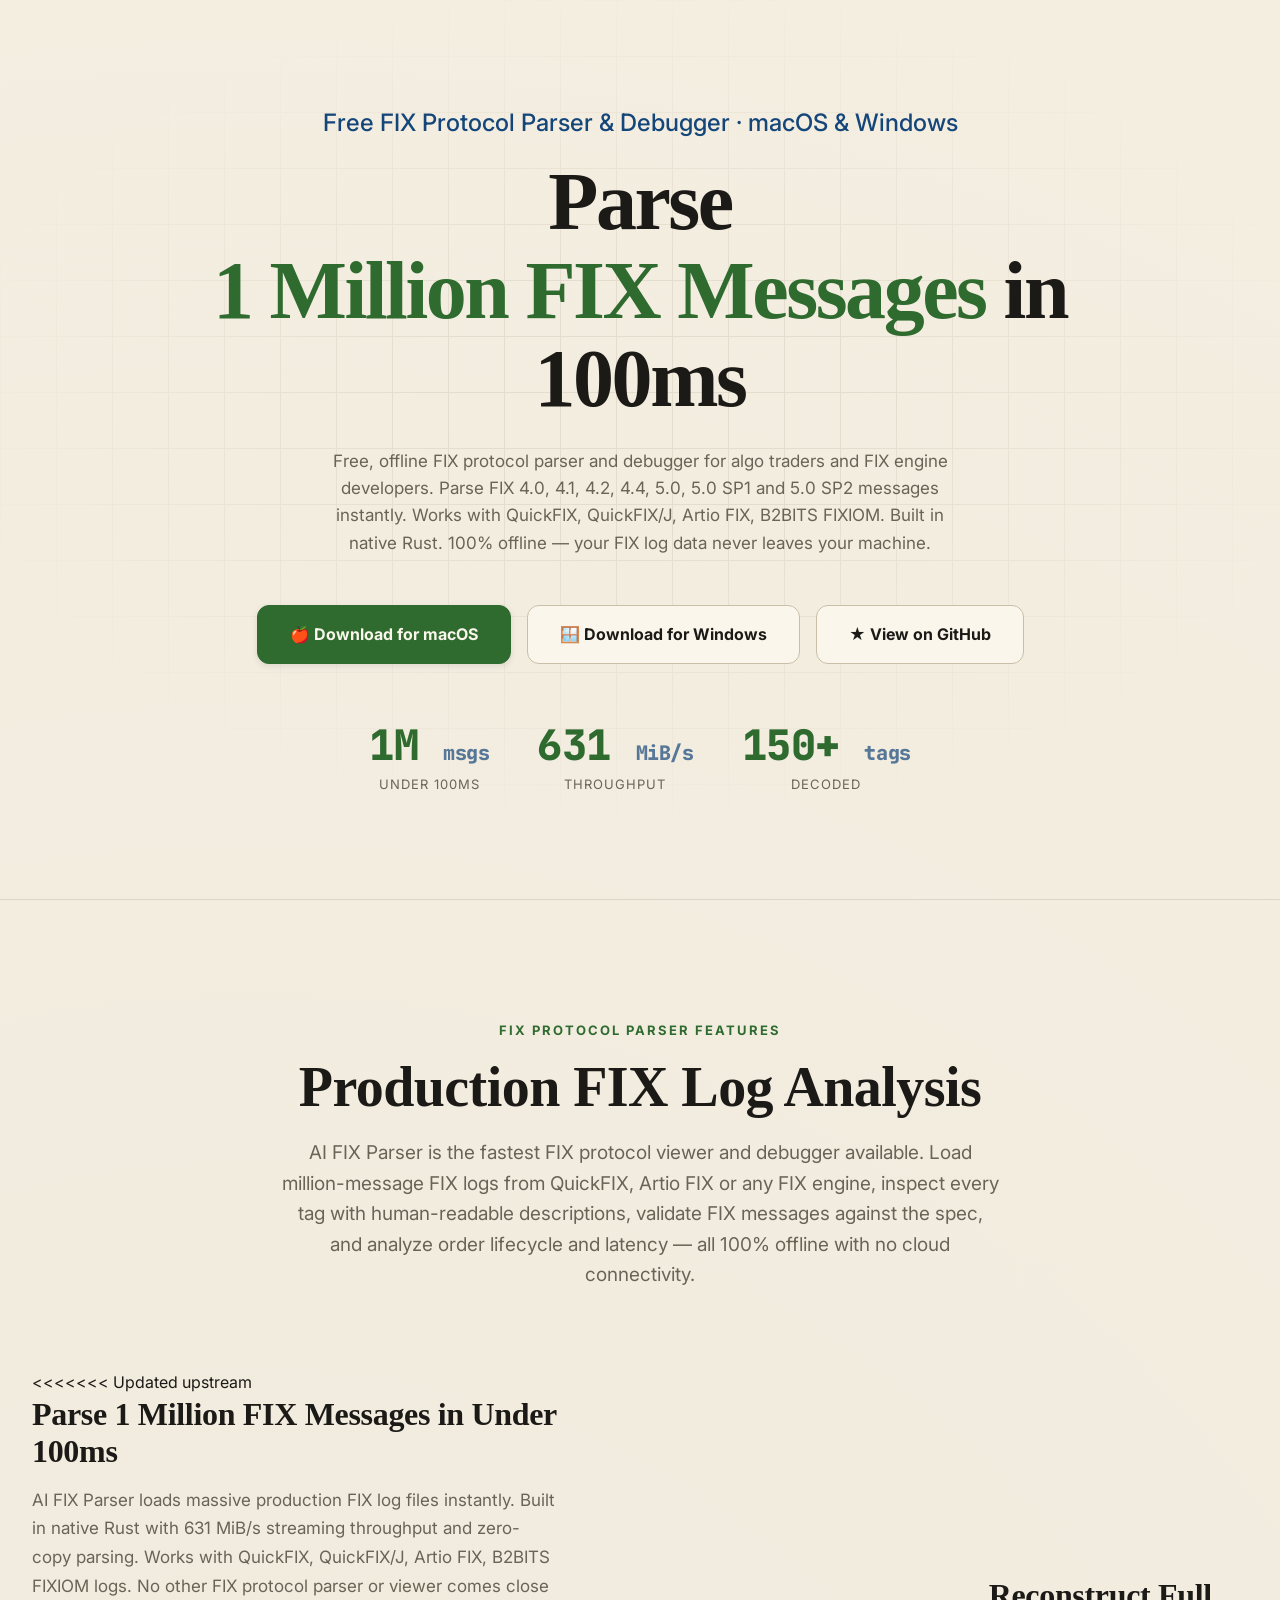
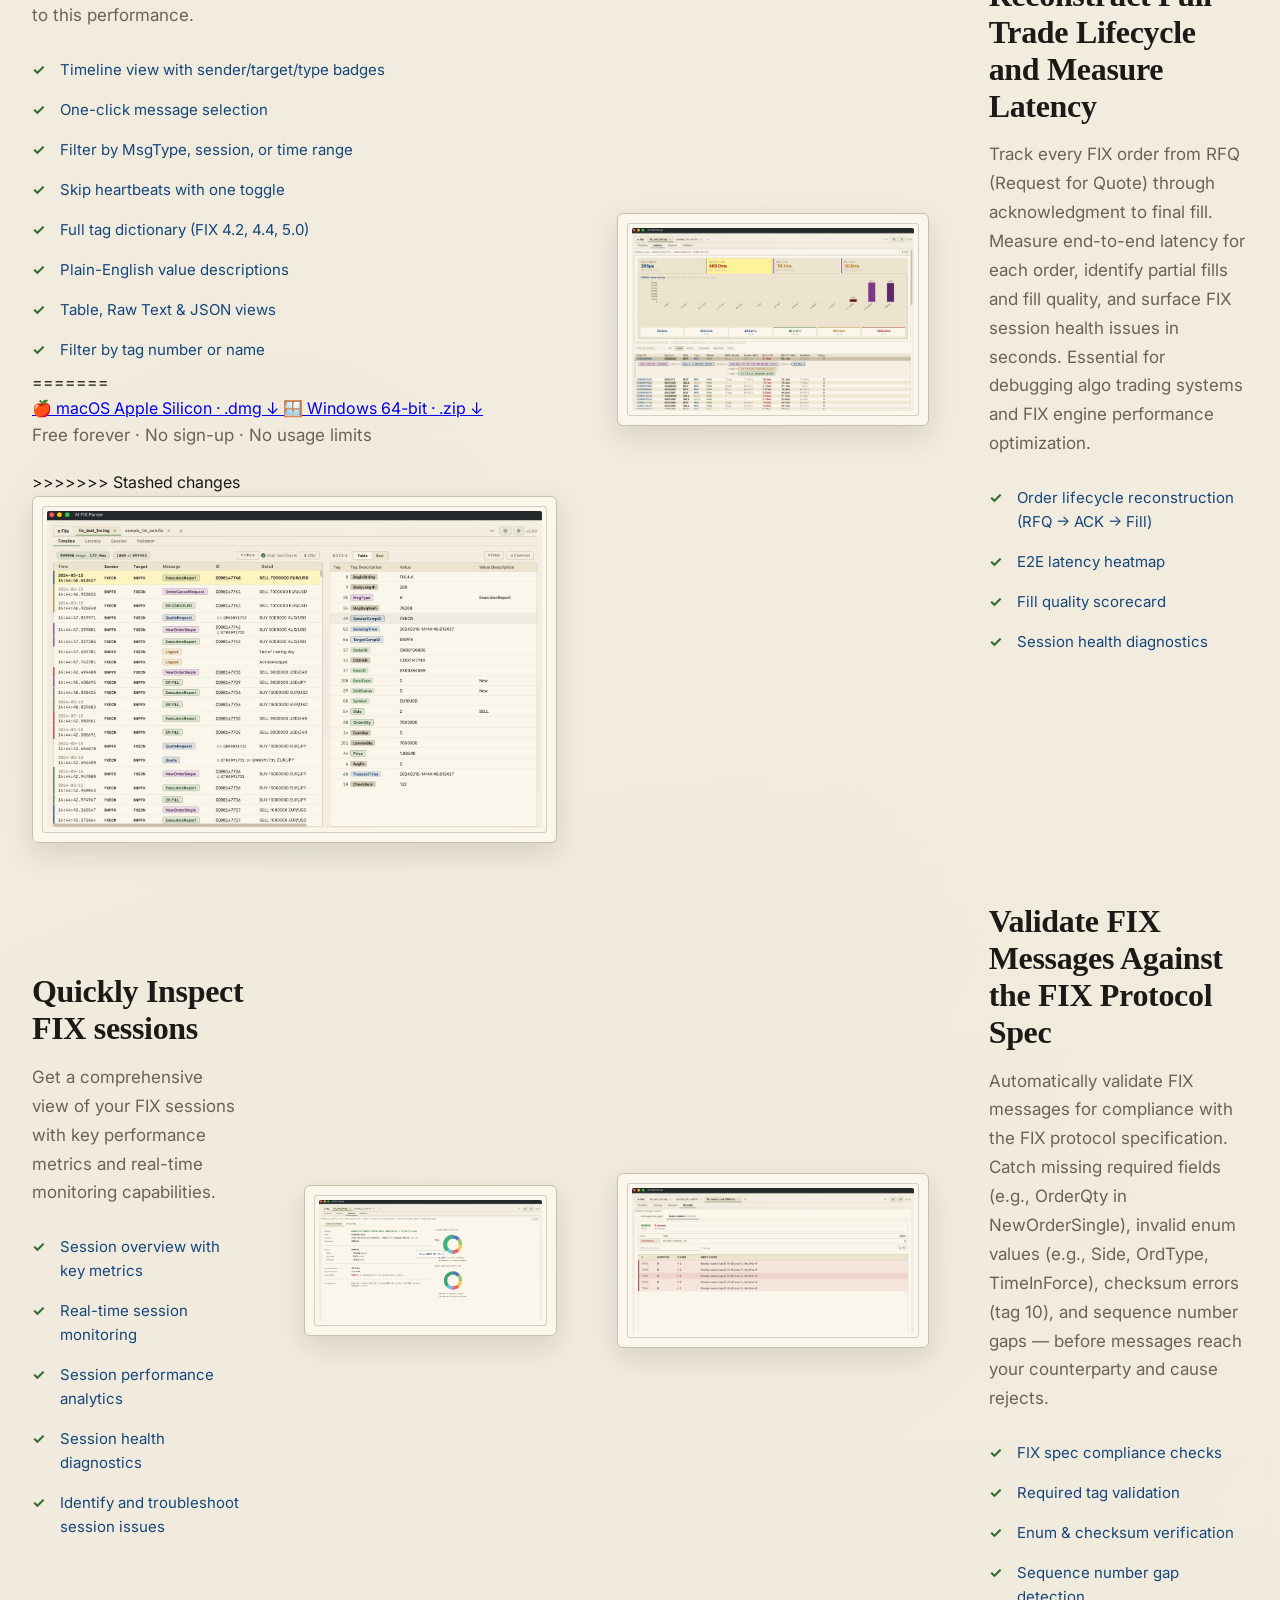
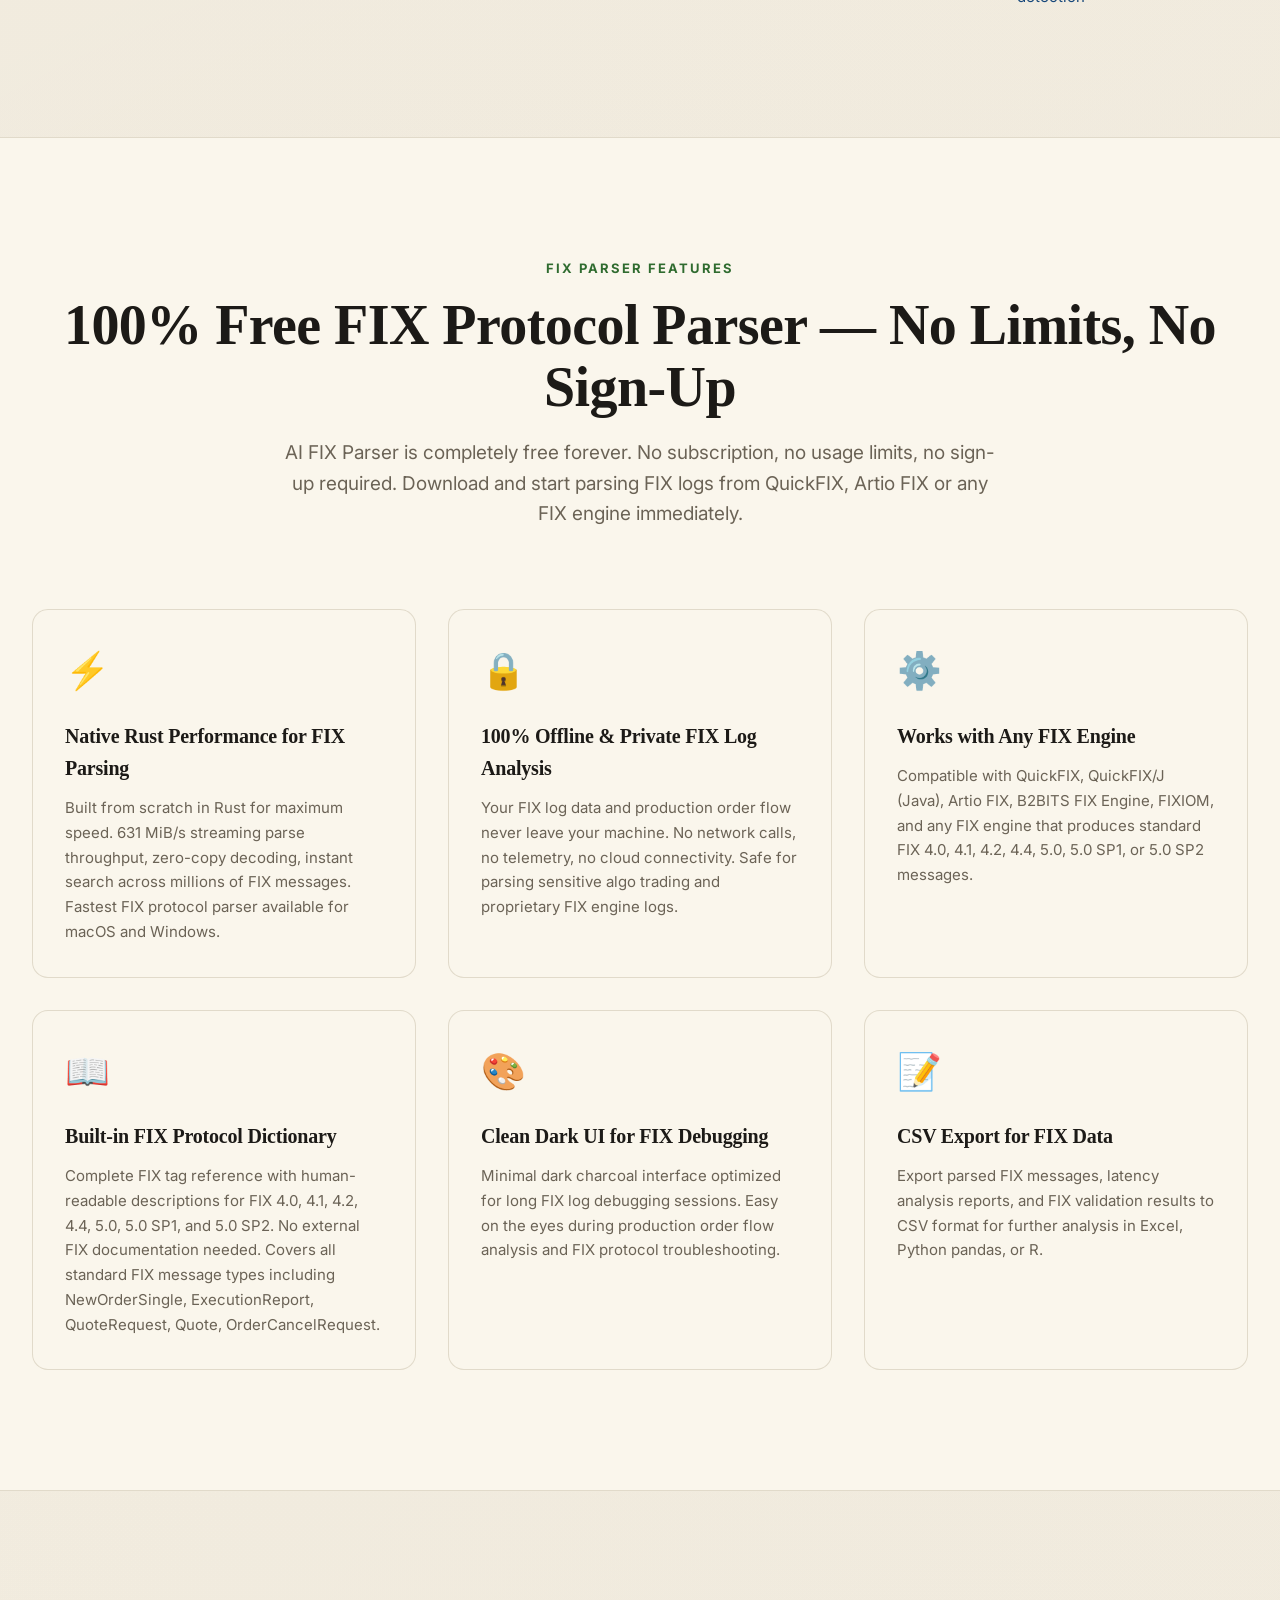
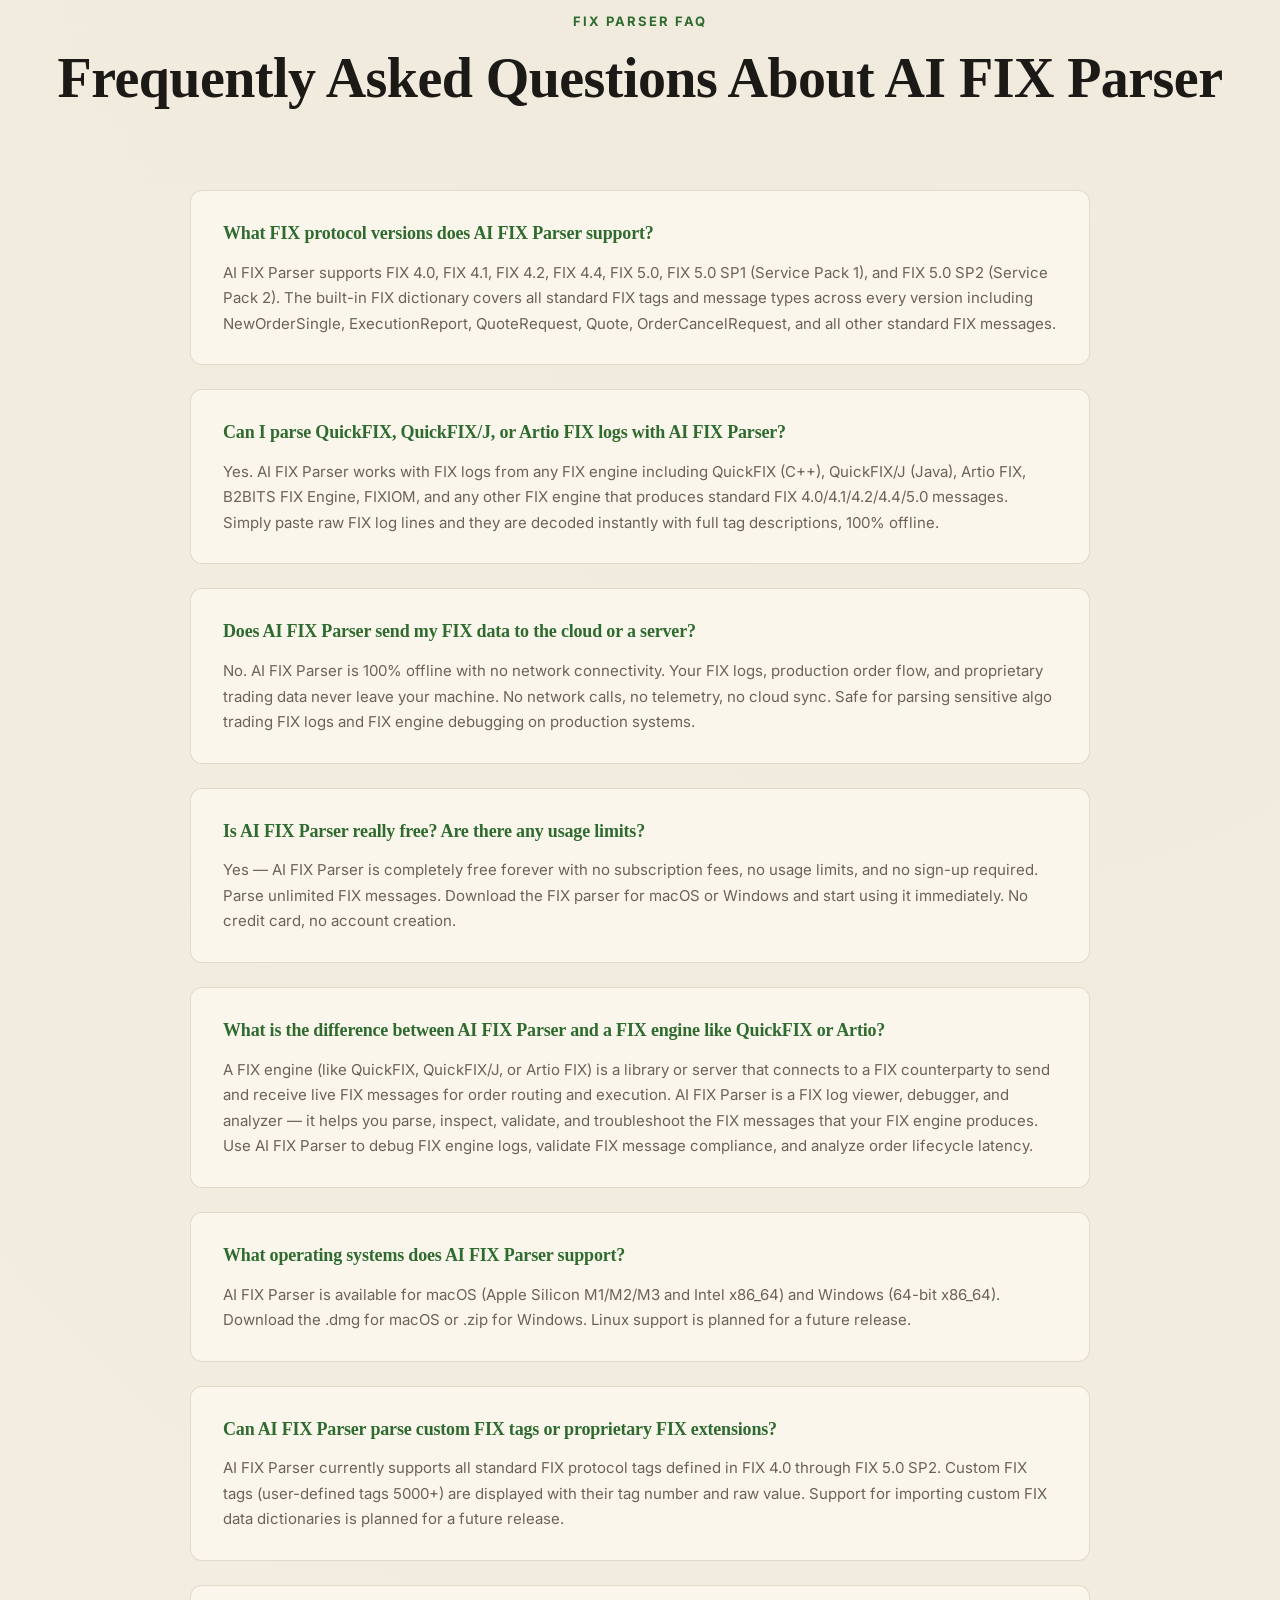
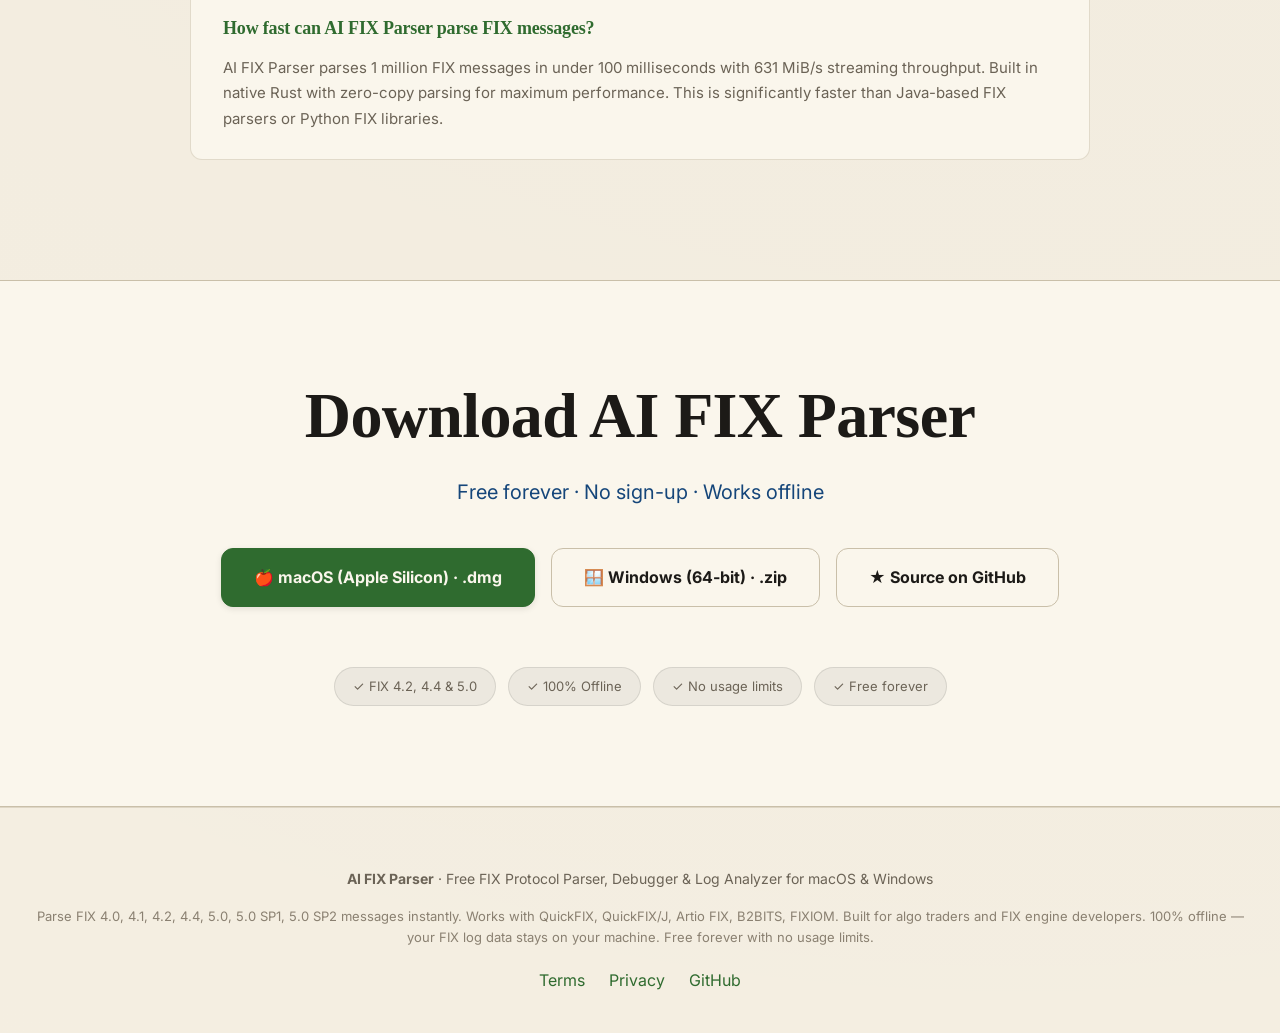
==== index.html @ 6b0643ce "update build script" ====
<!DOCTYPE html>
<html lang="en">
<head>
<meta charset="UTF-8">
<meta name="viewport" content="width=device-width, initial-scale=1.0">
<title>AI FIX Parser – Free FIX Protocol Parser & Debugger</title>
<meta name="description" content="Parse 1 million FIX messages in 100ms. Free FIX 4.2, 4.4 & 5.0 protocol parser and debugger for macOS and Windows. 100% offline. Works with QuickFIX, QuickFIX/J, Artio FIX. Built for algo traders and FIX engine developers. Native Rust performance.">
<meta name="keywords" content="FIX protocol parser, FIX debugger, FIX log analyzer, FIX message viewer, QuickFIX, Artio FIX, FIX 4.2, FIX 4.4, FIX 5.0, FIX engine, algo trading, FIX protocol tool, free FIX parser, offline FIX parser, macOS FIX parser, Windows FIX parser">

<!-- Open Graph / Facebook -->
<meta property="og:type" content="website">
<meta property="og:url" content="https://www.aifixparser.com/">
<meta property="og:title" content="AI FIX Parser – Parse 1M FIX messages in 100ms">
<meta property="og:description" content="Free FIX protocol parser for macOS & Windows. Parse FIX 4.2, 4.4 & 5.0 messages instantly. 100% offline. Works with QuickFIX, Artio FIX.">
<meta property="og:image" content="https://www.aifixparser.com/hero-banner.png">

<!-- Twitter -->
<meta property="twitter:card" content="summary_large_image">
<meta property="twitter:url" content="https://www.aifixparser.com/">
<meta property="twitter:title" content="AI FIX Parser – Parse 1M FIX messages in 100ms">
<meta property="twitter:description" content="Free FIX protocol parser for macOS & Windows. Parse FIX 4.2, 4.4 & 5.0 messages instantly. 100% offline.">
<meta property="twitter:image" content="https://www.aifixparser.com/hero-banner.png">

<!-- Structured Data / JSON-LD for LLMs and search engines -->
<script type="application/ld+json">
{
  "@context": "https://schema.org",
  "@type": "SoftwareApplication",
  "name": "AI FIX Parser",
  "applicationCategory": "DeveloperApplication",
  "operatingSystem": ["macOS", "Windows"],
  "offers": {
    "@type": "Offer",
    "price": "0",
    "priceCurrency": "USD"
  },
  "description": "AI FIX Parser is a free, offline FIX protocol parser and debugger for macOS and Windows. It parses 1 million FIX messages in under 100ms with 631 MiB/s throughput. Built in native Rust for algo traders and FIX engine developers. Supports FIX 4.0, 4.1, 4.2, 4.4, 5.0, 5.0 SP1 and 5.0 SP2. Works with QuickFIX, QuickFIX/J, Artio FIX, B2BITS FIXIOM and any standard FIX engine. Features include: timeline view with message inspection, tag-by-tag decoding with human-readable descriptions, order lifecycle reconstruction and latency analysis, FIX spec validation with checksum verification, CSV export, and 100% offline operation with no telemetry or cloud connectivity.",
  "featureList": [
    "Parse 1 million FIX messages in 100ms",
    "631 MiB/s streaming throughput",
    "FIX 4.0, 4.1, 4.2, 4.4, 5.0, 5.0 SP1, 5.0 SP2 support",
    "Timeline view with sender/target/message type badges",
    "Tag inspector with 150+ standard FIX tags decoded",
    "Human-readable tag descriptions for all FIX message types",
    "Order lifecycle reconstruction (RFQ to fill)",
    "End-to-end latency measurement and heatmap",
    "Fill quality scorecard and partial fill detection",
    "FIX spec validation and compliance checking",
    "Required field validation",
    "Enum value validation",
    "Checksum verification",
    "Sequence number gap detection",
    "CSV export for parsed messages and reports",
    "100% offline operation - no network calls or telemetry",
    "Works with QuickFIX, QuickFIX/J, Artio FIX, B2BITS, FIXIOM",
    "Native Rust performance with zero-copy parsing",
    "Editorial paper-themed UI — distinctive cream + ink design, easy on the eyes for long debugging sessions",
    "No sign-up required",
    "No usage limits",
    "Free forever"
  ],
  "screenshot": [
    "https://www.aifixparser.com/screenshots/01-timeline.png",
    "https://www.aifixparser.com/screenshots/02-inspector.png",
    "https://www.aifixparser.com/screenshots/03-latency.png",
    "https://www.aifixparser.com/screenshots/04-validator.png"
  ],
  "downloadUrl": "https://www.aifixparser.com/",
  "softwareVersion": "2.0",
  "releaseNotes": "Version 2.0 includes enhanced FIX 5.0 support, improved latency analysis, and faster parsing performance."
}
</script>

<link rel="canonical" href="https://www.aifixparser.com/">
<link href="https://fonts.googleapis.com/css2?family=JetBrains+Mono:wght@400;500;600;700&family=Inter:wght@400;500;600;700;800;900&display=swap" rel="stylesheet">
<style>
* { margin: 0; padding: 0; box-sizing: border-box; }
:root {
  /* Paper / Editorial palette — matches the desktop app. */
  --bg:      #f5efe2;
  --surface: #faf6ec;
  --surface2:#ede4cf;
  --rule:    #c9bfa9;
  --border:  rgba(201,191,169,0.5);
  --text:    #1c1a17;
  --dim:     #6b6356;
  --faint:   #8a8071;
  --primary: #2f6b2f;   /* ledger green */
  --green:   #2f6b2f;
  --rose:    #15467a;   /* ink blue */
  --mauve:   #7a3a8a;   /* ink purple */
  --warm:    #b22222;   /* ink red */
  --amber:   #b78427;   /* mustard */
  --highlight:#fff39a;  /* highlighter yellow */
}
::selection { background: var(--highlight); color: var(--text); }
body {
  background: var(--bg);
  /* Subtle paper grain via two faint radial gradients. */
  background-image:
    radial-gradient(circle at 20% 30%, rgba(28,26,23,0.02) 0, transparent 60%),
    radial-gradient(circle at 80% 70%, rgba(28,26,23,0.02) 0, transparent 60%);
  color: var(--text);
  font-family: 'Inter', -apple-system, BlinkMacSystemFont, sans-serif;
  line-height: 1.6;
  -webkit-font-smoothing: antialiased;
  overflow-x: hidden;
}
/* Editorial serif headlines + numerals */
h1, h2, h3, .stat-value {
  font-family: 'Iowan Old Style', Charter, Georgia, serif;
  letter-spacing: -0.01em;
}
.mono { font-family: 'JetBrains Mono', monospace; }

/* ── HERO ────────────────────────────── */
.hero {
  position: relative;
  min-height: 100vh;
  display: flex;
  align-items: center;
  justify-content: center;
  overflow: hidden;
  border-bottom: 1px solid var(--border);
}
.hero-grid {
  /* Faint ledger-paper rules — echoes the desktop app's grid feel. */
  position: absolute;
  inset: 0;
  opacity: 0.35;
  background-image:
    linear-gradient(var(--rule) 1px, transparent 1px),
    linear-gradient(90deg, var(--rule) 1px, transparent 1px);
  background-size: 56px 56px;
  mask-image: radial-gradient(ellipse 70% 60% at 50% 45%, black 25%, transparent 80%);
}
.hero-glow {
  /* Cream wash, no glow on paper. */
  display: none;
}
.hero-content {
  position: relative;
  z-index: 2;
  text-align: center;
  max-width: 960px;
  padding: 0 32px;
}
.hero h1 {
  font-size: clamp(48px, 7vw, 82px);
  font-weight: 900;
  line-height: 1.08;
  letter-spacing: -0.03em;
  margin-bottom: 24px;
}
.hero h1 .accent {
  color: var(--primary);
  display: inline-block;
}
.hero .tagline {
  font-size: clamp(18px, 2.5vw, 24px);
  color: var(--rose);
  margin-bottom: 16px;
  font-weight: 500;
}
.hero .subtitle {
  font-size: 17px;
  color: var(--dim);
  margin-bottom: 48px;
  max-width: 640px;
  margin-left: auto;
  margin-right: auto;
}
.hero-stats {
  display: flex;
  gap: 48px;
  justify-content: center;
  flex-wrap: wrap;
}
.stat {
  text-align: center;
}
.stat-value {
  font-size: 42px;
  font-weight: 800;
  color: var(--primary);
  font-family: 'JetBrains Mono', monospace;
  line-height: 1;
  margin-bottom: 8px;
}
.stat-value .unit {
  font-size: 20px;
  color: var(--rose);
  opacity: 0.7;
}
.stat-label {
  font-size: 13px;
  color: var(--dim);
  text-transform: uppercase;
  letter-spacing: 1px;
}
.hero-cta {
  display: flex;
  gap: 16px;
  justify-content: center;
  flex-wrap: wrap;
  margin-bottom: 60px;
}
.btn {
  display: inline-flex;
  align-items: center;
  gap: 10px;
  padding: 16px 32px;
  border-radius: 12px;
  font-size: 16px;
  font-weight: 700;
  text-decoration: none;
  transition: all 0.2s;
  border: 1px solid transparent;
  cursor: pointer;
}
.btn-primary {
  background: var(--primary);
  color: #faf6ec;
  border-color: var(--primary);
  box-shadow: 0 2px 6px rgba(28,26,23,0.10);
}
.btn-primary:hover {
  transform: translateY(-1px);
  background: #285a28;
  box-shadow: 0 4px 12px rgba(28,26,23,0.16);
}
.btn-secondary {
  background: var(--surface);
  color: var(--text);
  border-color: var(--rule);
}
.btn-secondary:hover {
  background: var(--surface2);
  border-color: var(--faint);
}

/* ── SECTION ────────────────────────── */
.section {
  padding: 120px 32px;
  max-width: 1400px;
  margin: 0 auto;
}
.section-header {
  text-align: center;
  margin-bottom: 80px;
}
.section-label {
  font-size: 13px;
  font-weight: 700;
  color: var(--primary);
  text-transform: uppercase;
  letter-spacing: 2px;
  margin-bottom: 16px;
}
.section h2 {
  font-size: clamp(36px, 5vw, 56px);
  font-weight: 800;
  line-height: 1.1;
  margin-bottom: 20px;
}
.section p.lead {
  font-size: 19px;
  color: var(--dim);
  max-width: 720px;
  margin: 0 auto;
}

/* ── SCREENSHOT SHOWCASE ───────────── */
.screenshot-showcase {
  display: grid;
  gap: 80px;
}
.screenshot-item {
  display: grid;
  grid-template-columns: 1fr 1.2fr;
  gap: 60px;
  align-items: center;
}
.screenshot-item:nth-child(even) {
  grid-template-columns: 1.2fr 1fr;
}
.screenshot-item:nth-child(even) .screenshot-text {
  order: 2;
}
.screenshot-item:nth-child(even) .screenshot-img {
  order: 1;
}
.screenshot-text h3 {
  font-size: 32px;
  font-weight: 800;
  margin-bottom: 16px;
  line-height: 1.15;
}
.screenshot-text p {
  font-size: 17px;
  color: var(--dim);
  line-height: 1.7;
  margin-bottom: 20px;
}
.screenshot-text ul {
  list-style: none;
  font-size: 15px;
  color: var(--rose);
}
.screenshot-text ul li {
  padding: 8px 0;
  padding-left: 28px;
  position: relative;
}
.screenshot-text ul li::before {
  content: '✓';
  position: absolute;
  left: 0;
  color: var(--green);
  font-weight: 700;
}
.screenshot-img {
  position: relative;
}
.screenshot-img {
  /* Cream passe-partout: thick paper border + ink rule + soft shadow makes
     dark-theme screenshots read as intentional "printed plates" framed on
     the page, instead of clashing with the cream background. Replace the
     screenshots in /screenshots/ with new paper-themed captures to remove
     the contrast entirely. */
  background: var(--surface);
  padding: 14px;
  border: 1px solid var(--rule);
  border-radius: 6px;
  box-shadow: 0 10px 28px rgba(28,26,23,0.12);
  position: relative;
}
.screenshot-img::after {
  /* Hairline inner ink rule for the engraved-plate feel. */
  content: "";
  position: absolute;
  inset: 9px;
  border: 1px solid rgba(28,26,23,0.18);
  border-radius: 3px;
  pointer-events: none;
}
.screenshot-img img {
  width: 100%;
  height: auto;
  display: block;
  border-radius: 2px;
}
.screenshot-glow {
  /* No glows on paper — keep the markup but render nothing. */
  display: none;
}

@media (max-width: 900px) {
  .screenshot-item,
  .screenshot-item:nth-child(even) {
    grid-template-columns: 1fr;
    gap: 40px;
  }
  .screenshot-item:nth-child(even) .screenshot-text,
  .screenshot-item:nth-child(even) .screenshot-img {
    order: initial;
  }
}

/* ── FEATURES GRID ──────────────────── */
.features-grid {
  display: grid;
  grid-template-columns: repeat(auto-fit, minmax(300px, 1fr));
  gap: 32px;
  margin-top: 60px;
}
.feature-card {
  background: var(--surface);
  border: 1px solid var(--border);
  border-radius: 16px;
  padding: 32px;
  transition: all 0.25s;
}
.feature-card:hover {
  border-color: rgba(47,107,47,0.3);
  transform: translateY(-4px);
}
.feature-icon {
  font-size: 36px;
  margin-bottom: 20px;
  display: block;
}
.feature-card h3 {
  font-size: 20px;
  font-weight: 700;
  margin-bottom: 12px;
}
.feature-card p {
  font-size: 15px;
  color: var(--dim);
  line-height: 1.65;
}

/* ── FAQ ────────────────────────────── */
.faq-grid {
  max-width: 900px;
  margin: 0 auto;
  display: grid;
  gap: 24px;
}
.faq-item {
  background: var(--surface);
  border: 1px solid var(--border);
  border-radius: 12px;
  padding: 28px 32px;
}
.faq-item h3 {
  font-size: 18px;
  font-weight: 700;
  margin-bottom: 12px;
  color: var(--primary);
}
.faq-item p {
  font-size: 15px;
  color: var(--dim);
  line-height: 1.7;
}

/* ── CTA SECTION ────────────────────── */
.cta-section {
  /* Cream block with ink-rule top/bottom — newspaper section break. */
  background: var(--surface);
  border-top: 1px solid var(--rule);
  border-bottom: 1px solid var(--rule);
  position: relative;
  overflow: hidden;
}
.cta-content {
  position: relative;
  z-index: 2;
  text-align: center;
  padding: 100px 32px;
}
.cta-section h2 {
  font-size: clamp(40px, 6vw, 64px);
  font-weight: 900;
  margin-bottom: 24px;
  line-height: 1.1;
}
.cta-section p {
  font-size: 20px;
  color: var(--rose);
  margin-bottom: 40px;
}
.cta-badges {
  display: flex;
  gap: 12px;
  justify-content: center;
  flex-wrap: wrap;
  margin-top: 32px;
}
.badge {
  padding: 8px 18px;
  background: rgba(28,26,23,0.06);
  border: 1px solid rgba(28,26,23,0.10);
  border-radius: 24px;
  font-size: 13px;
  color: var(--dim);
  white-space: nowrap;
}

/* ── FOOTER ─────────────────────────── */
footer {
  padding: 60px 32px 40px;
  border-top: 1px solid var(--border);
  text-align: center;
}
footer p {
  font-size: 14px;
  color: var(--dim);
  margin-bottom: 16px;
}
footer a {
  color: var(--primary);
  text-decoration: none;
}
footer a:hover {
  text-decoration: underline;
}
.footer-links {
  display: flex;
  gap: 24px;
  justify-content: center;
  flex-wrap: wrap;
  margin-top: 20px;
}
</style>
</head>
<body>  
<!-- ══════════ HERO ══════════ -->
<section class="hero">
  <div class="hero-grid"></div>
  <div class="hero-glow"></div>
  <div class="hero-content">
    <p class="tagline">Free FIX Protocol Parser & Debugger · macOS & Windows</p>
    <h1>Parse <span class="accent">1 Million FIX Messages</span> in 100ms</h1>
    <p class="subtitle">
      Free, offline FIX protocol parser and debugger for algo traders and FIX engine developers. 
      Parse FIX 4.0, 4.1, 4.2, 4.4, 5.0, 5.0 SP1 and 5.0 SP2 messages instantly. 
      Works with QuickFIX, QuickFIX/J, Artio FIX, B2BITS FIXIOM. 
      Built in native Rust. 100% offline — your FIX log data never leaves your machine.
    </p>
    <div class="hero-cta">
      <a href="#download" class="btn btn-primary">
        🍎 Download for macOS
      </a>
      <a href="#download" class="btn btn-secondary">
        🪟 Download for Windows
      </a>
      <a href="https://github.com/cseblog/fixstudio" class="btn btn-secondary" target="_blank" rel="noopener">
        ★ View on GitHub
      </a>
    </div>
    <div class="hero-stats">
      <div class="stat">
        <div class="stat-value">1M <span class="unit">msgs</span></div>
        <div class="stat-label">Under 100ms</div>
      </div>
      <div class="stat">
        <div class="stat-value">631 <span class="unit">MiB/s</span></div>
        <div class="stat-label">Throughput</div>
      </div>
      <div class="stat">
        <div class="stat-value">150+ <span class="unit">tags</span></div>
        <div class="stat-label">Decoded</div>
      </div>
    </div>
  </div>
</section>

<!-- ══════════ SCREENSHOTS ══════════ -->
<section class="section">
  <div class="section-header">
    <div class="section-label">FIX Protocol Parser Features</div>
    <h2>Production FIX Log Analysis</h2>
    <p class="lead">
      AI FIX Parser is the fastest FIX protocol viewer and debugger available. 
      Load million-message FIX logs from QuickFIX, Artio FIX or any FIX engine, 
      inspect every tag with human-readable descriptions, validate FIX messages against the spec, 
      and analyze order lifecycle and latency — all 100% offline with no cloud connectivity.
    </p>
  </div>

<<<<<<< Updated upstream
  <div class="screenshot-showcase" id="features">
    <!-- Screenshot 1 -->
    <div class="screenshot-item">
      <div class="screenshot-text">
        <h3>Parse 1 Million FIX Messages in Under 100ms</h3>
        <p>
          AI FIX Parser loads massive production FIX log files instantly. Built in native Rust with 631 MiB/s streaming throughput and zero-copy parsing. 
          Works with QuickFIX, QuickFIX/J, Artio FIX, B2BITS FIXIOM logs. 
          No other FIX protocol parser or viewer comes close to this performance.
        </p>
        <ul>
          <li>Timeline view with sender/target/type badges</li>
          <li>One-click message selection</li>
          <li>Filter by MsgType, session, or time range</li>
          <li>Skip heartbeats with one toggle</li>
          <li>Full tag dictionary (FIX 4.2, 4.4, 5.0)</li>
          <li>Plain-English value descriptions</li>
          <li>Table, Raw Text & JSON views</li>
          <li>Filter by tag number or name</li>
        </ul>
=======
      <!-- ── Compact download panel ── -->
      <div class="dl-panel">
        <div class="dl-panel-row">
          <a href="AiFixParser_aarch64.dmg" class="dl-btn" download
             onclick="gtag('event', 'macos_file_download_v2.0', { file_name: 'AiFixParser_aarch64.dmg', file_extension: 'dmg', platform: 'macOS' });">
            <span class="dl-btn-icon">🍎</span>
            <span class="dl-btn-body">
              <span class="dl-btn-title">macOS</span>
              <span class="dl-btn-sub">Apple Silicon · .dmg</span>
            </span>
            <span class="dl-btn-arrow">↓</span>
          </a>
          <a href="https://github.com/cseblog/fixstudio/releases/download/v3.0.1/AiFixParser-windows.zip" class="dl-btn" download
             onclick="gtag('event', 'windows_file_download_v2.0', { file_name: 'AiFixParser-windows.zip', file_extension: 'zip', platform: 'Windows' });">
            <span class="dl-btn-icon">🪟</span>
            <span class="dl-btn-body">
              <span class="dl-btn-title">Windows</span>
              <span class="dl-btn-sub">64-bit · .zip</span>
            </span>
            <span class="dl-btn-arrow">↓</span>
          </a>
        </div>
        <p class="dl-panel-note">Free forever &middot; No sign-up &middot; No usage limits</p>
>>>>>>> Stashed changes
      </div>
      <div class="screenshot-img">
        <div class="screenshot-glow" style="--glow-color: rgba(47,107,47,0.1)"></div>
        <img src="screenshots/01-timeline.jpg" alt="Timeline view" loading="lazy">
      </div>
    </div>
    <!-- Screenshot 3 -->
    <div class="screenshot-item">
      <div class="screenshot-text">
        <h3>Reconstruct Full Trade Lifecycle and Measure Latency</h3>
        <p>
          Track every FIX order from RFQ (Request for Quote) through acknowledgment to final fill. 
          Measure end-to-end latency for each order, identify partial fills and fill quality, 
          and surface FIX session health issues in seconds. 
          Essential for debugging algo trading systems and FIX engine performance optimization.
        </p>
        <ul>
          <li>Order lifecycle reconstruction (RFQ → ACK → Fill)</li>
          <li>E2E latency heatmap</li>
          <li>Fill quality scorecard</li>
          <li>Session health diagnostics</li>
        </ul>
      </div>
      <div class="screenshot-img">
        <div class="screenshot-glow" style="--glow-color: rgba(47,107,47,0.1)"></div>
        <img src="screenshots/03-latency.jpg" alt="Latency analysis" loading="lazy">
      </div>
    </div>

        <!-- Screenshot 2 -->
    <div class="screenshot-item">
      <div class="screenshot-text">
        <h3>Quickly Inspect FIX sessions</h3>
        <p>
          Get a comprehensive view of your FIX sessions with key performance metrics and real-time monitoring capabilities.
        </p>
        <ul>
          <li>Session overview with key metrics</li>
          <li>Real-time session monitoring</li>
          <li>Session performance analytics</li>
          <li>Session health diagnostics</li>
          <li>Identify and troubleshoot session issues</li>
        </ul>
      </div>
      <div class="screenshot-img">
        <div class="screenshot-glow" style="--glow-color: rgba(122,58,138,0.1)"></div>
        <img src="screenshots/02-session.jpg" alt="Tag inspector" loading="lazy">
      </div>
    </div>


    <!-- Screenshot 4 -->
    <div class="screenshot-item">
      <div class="screenshot-text">
        <h3>Validate FIX Messages Against the FIX Protocol Spec</h3>
        <p>
          Automatically validate FIX messages for compliance with the FIX protocol specification. 
          Catch missing required fields (e.g., OrderQty in NewOrderSingle), 
          invalid enum values (e.g., Side, OrdType, TimeInForce), 
          checksum errors (tag 10), and sequence number gaps — 
          before messages reach your counterparty and cause rejects.
        </p>
        <ul>
          <li>FIX spec compliance checks</li>
          <li>Required tag validation</li>
          <li>Enum & checksum verification</li>
          <li>Sequence number gap detection</li>
        </ul>
      </div>
      <div class="screenshot-img">
        <div class="screenshot-glow" style="--glow-color: rgba(183,132,39,0.1)"></div>
        <img src="screenshots/04-validator.jpg" alt="FIX validator" loading="lazy">
      </div>
    </div>
  </div>
</section>

<!-- ══════════ FEATURES ══════════ -->
<section class="section" style="background: var(--surface); border-top: 1px solid var(--border); border-bottom: 1px solid var(--border);">
  <div class="section-header">
    <div class="section-label">FIX Parser Features</div>
    <h2>100% Free FIX Protocol Parser — No Limits, No Sign-Up</h2>
    <p class="lead">AI FIX Parser is completely free forever. No subscription, no usage limits, no sign-up required. Download and start parsing FIX logs from QuickFIX, Artio FIX or any FIX engine immediately.</p>
  </div>
  <div class="features-grid">
    <div class="feature-card">
      <span class="feature-icon">⚡</span>
      <h3>Native Rust Performance for FIX Parsing</h3>
      <p>Built from scratch in Rust for maximum speed. 631 MiB/s streaming parse throughput, zero-copy decoding, instant search across millions of FIX messages. Fastest FIX protocol parser available for macOS and Windows.</p>
    </div>
    <div class="feature-card">
      <span class="feature-icon">🔒</span>
      <h3>100% Offline & Private FIX Log Analysis</h3>
      <p>Your FIX log data and production order flow never leave your machine. No network calls, no telemetry, no cloud connectivity. Safe for parsing sensitive algo trading and proprietary FIX engine logs.</p>
    </div>
    <div class="feature-card">
      <span class="feature-icon">⚙️</span>
      <h3>Works with Any FIX Engine</h3>
      <p>Compatible with QuickFIX, QuickFIX/J (Java), Artio FIX, B2BITS FIX Engine, FIXIOM, and any FIX engine that produces standard FIX 4.0, 4.1, 4.2, 4.4, 5.0, 5.0 SP1, or 5.0 SP2 messages.</p>
    </div>
    <div class="feature-card">
      <span class="feature-icon">📖</span>
      <h3>Built-in FIX Protocol Dictionary</h3>
      <p>Complete FIX tag reference with human-readable descriptions for FIX 4.0, 4.1, 4.2, 4.4, 5.0, 5.0 SP1, and 5.0 SP2. No external FIX documentation needed. Covers all standard FIX message types including NewOrderSingle, ExecutionReport, QuoteRequest, Quote, OrderCancelRequest.</p>
    </div>
    <div class="feature-card">
      <span class="feature-icon">🎨</span>
      <h3>Clean Dark UI for FIX Debugging</h3>
      <p>Minimal dark charcoal interface optimized for long FIX log debugging sessions. Easy on the eyes during production order flow analysis and FIX protocol troubleshooting.</p>
    </div>
    <div class="feature-card">
      <span class="feature-icon">📝</span>
      <h3>CSV Export for FIX Data</h3>
      <p>Export parsed FIX messages, latency analysis reports, and FIX validation results to CSV format for further analysis in Excel, Python pandas, or R.</p>
    </div>
  </div>
</section>

<!-- ══════════ FAQ ══════════ -->
<section class="section" id="faq">
  <div class="section-header">
    <div class="section-label">FIX Parser FAQ</div>
    <h2>Frequently Asked Questions About AI FIX Parser</h2>
  </div>
  <div class="faq-grid">
    <div class="faq-item">
      <h3>What FIX protocol versions does AI FIX Parser support?</h3>
      <p>AI FIX Parser supports FIX 4.0, FIX 4.1, FIX 4.2, FIX 4.4, FIX 5.0, FIX 5.0 SP1 (Service Pack 1), and FIX 5.0 SP2 (Service Pack 2). The built-in FIX dictionary covers all standard FIX tags and message types across every version including NewOrderSingle, ExecutionReport, QuoteRequest, Quote, OrderCancelRequest, and all other standard FIX messages.</p>
    </div>
    <div class="faq-item">
      <h3>Can I parse QuickFIX, QuickFIX/J, or Artio FIX logs with AI FIX Parser?</h3>
      <p>Yes. AI FIX Parser works with FIX logs from any FIX engine including QuickFIX (C++), QuickFIX/J (Java), Artio FIX, B2BITS FIX Engine, FIXIOM, and any other FIX engine that produces standard FIX 4.0/4.1/4.2/4.4/5.0 messages. Simply paste raw FIX log lines and they are decoded instantly with full tag descriptions, 100% offline.</p>
    </div>
    <div class="faq-item">
      <h3>Does AI FIX Parser send my FIX data to the cloud or a server?</h3>
      <p>No. AI FIX Parser is 100% offline with no network connectivity. Your FIX logs, production order flow, and proprietary trading data never leave your machine. No network calls, no telemetry, no cloud sync. Safe for parsing sensitive algo trading FIX logs and FIX engine debugging on production systems.</p>
    </div>
    <div class="faq-item">
      <h3>Is AI FIX Parser really free? Are there any usage limits?</h3>
      <p>Yes — AI FIX Parser is completely free forever with no subscription fees, no usage limits, and no sign-up required. Parse unlimited FIX messages. Download the FIX parser for macOS or Windows and start using it immediately. No credit card, no account creation.</p>
    </div>
    <div class="faq-item">
      <h3>What is the difference between AI FIX Parser and a FIX engine like QuickFIX or Artio?</h3>
      <p>A FIX engine (like QuickFIX, QuickFIX/J, or Artio FIX) is a library or server that connects to a FIX counterparty to send and receive live FIX messages for order routing and execution. AI FIX Parser is a FIX log viewer, debugger, and analyzer — it helps you parse, inspect, validate, and troubleshoot the FIX messages that your FIX engine produces. Use AI FIX Parser to debug FIX engine logs, validate FIX message compliance, and analyze order lifecycle latency.</p>
    </div>
    <div class="faq-item">
      <h3>What operating systems does AI FIX Parser support?</h3>
      <p>AI FIX Parser is available for macOS (Apple Silicon M1/M2/M3 and Intel x86_64) and Windows (64-bit x86_64). Download the .dmg for macOS or .zip for Windows. Linux support is planned for a future release.</p>
    </div>
    <div class="faq-item">
      <h3>Can AI FIX Parser parse custom FIX tags or proprietary FIX extensions?</h3>
      <p>AI FIX Parser currently supports all standard FIX protocol tags defined in FIX 4.0 through FIX 5.0 SP2. Custom FIX tags (user-defined tags 5000+) are displayed with their tag number and raw value. Support for importing custom FIX data dictionaries is planned for a future release.</p>
    </div>
    <div class="faq-item">
      <h3>How fast can AI FIX Parser parse FIX messages?</h3>
      <p>AI FIX Parser parses 1 million FIX messages in under 100 milliseconds with 631 MiB/s streaming throughput. Built in native Rust with zero-copy parsing for maximum performance. This is significantly faster than Java-based FIX parsers or Python FIX libraries.</p>
    </div>
  </div>
</section>

<!-- ══════════ CTA ══════════ -->
<section class="cta-section" id="download">
  <div class="cta-content">
    <h2>Download AI FIX Parser</h2>
    <p>Free forever · No sign-up · Works offline</p>
    <div class="hero-cta">
      <a href="https://www.aifixparser.com/AiFixParser_aarch64.dmg" class="btn btn-primary">
        🍎 macOS (Apple Silicon) · .dmg
      </a>
      <a href="https://github.com/cseblog/fixstudio/releases/download/v2.0.9/AiFixParser-windows.zip" class="btn btn-secondary">
        🪟 Windows (64-bit) · .zip
      </a>
      <a href="https://github.com/cseblog/fixstudio" class="btn btn-secondary" target="_blank" rel="noopener">
        ★ Source on GitHub
      </a>
    </div>
    <div class="cta-badges">
      <span class="badge">✓ FIX 4.2, 4.4 & 5.0</span>
      <span class="badge">✓ 100% Offline</span>
      <span class="badge">✓ No usage limits</span>
      <span class="badge">✓ Free forever</span>
    </div>
  </div>
</section>

<!-- ══════════ FOOTER ══════════ -->
<footer>
  <p><strong>AI FIX Parser</strong> · Free FIX Protocol Parser, Debugger & Log Analyzer for macOS & Windows</p>
  <p style="font-size: 13px; color: #8a8071;">
    Parse FIX 4.0, 4.1, 4.2, 4.4, 5.0, 5.0 SP1, 5.0 SP2 messages instantly. 
    Works with QuickFIX, QuickFIX/J, Artio FIX, B2BITS, FIXIOM. 
    Built for algo traders and FIX engine developers. 
    100% offline — your FIX log data stays on your machine. 
    Free forever with no usage limits.
  </p>
  <div class="footer-links">
    <a href="https://www.aifixparser.com/terms-and-conditions">Terms</a>
    <a href="https://www.aifixparser.com/privacy-policy">Privacy</a>
    <a href="https://github.com/cseblog/fixstudio">GitHub</a>
  </div>
</footer>

</body>
</html>
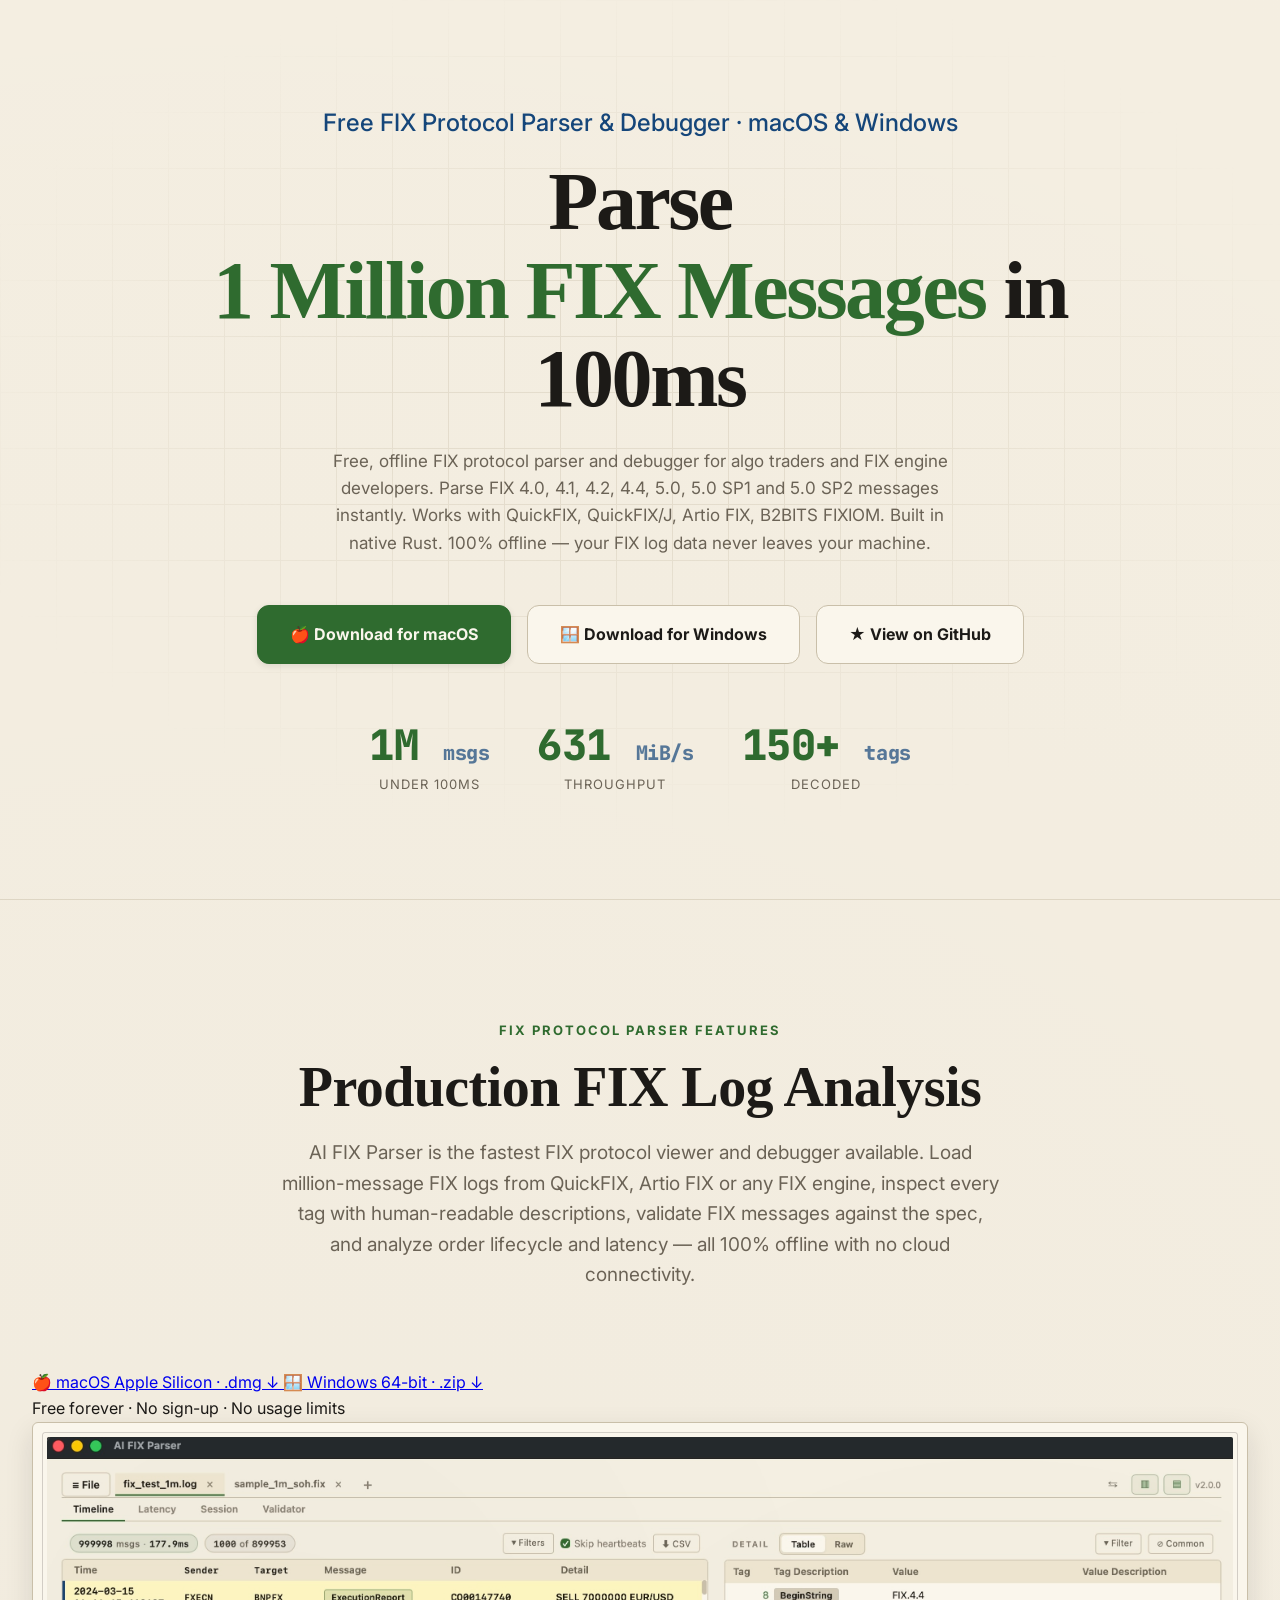
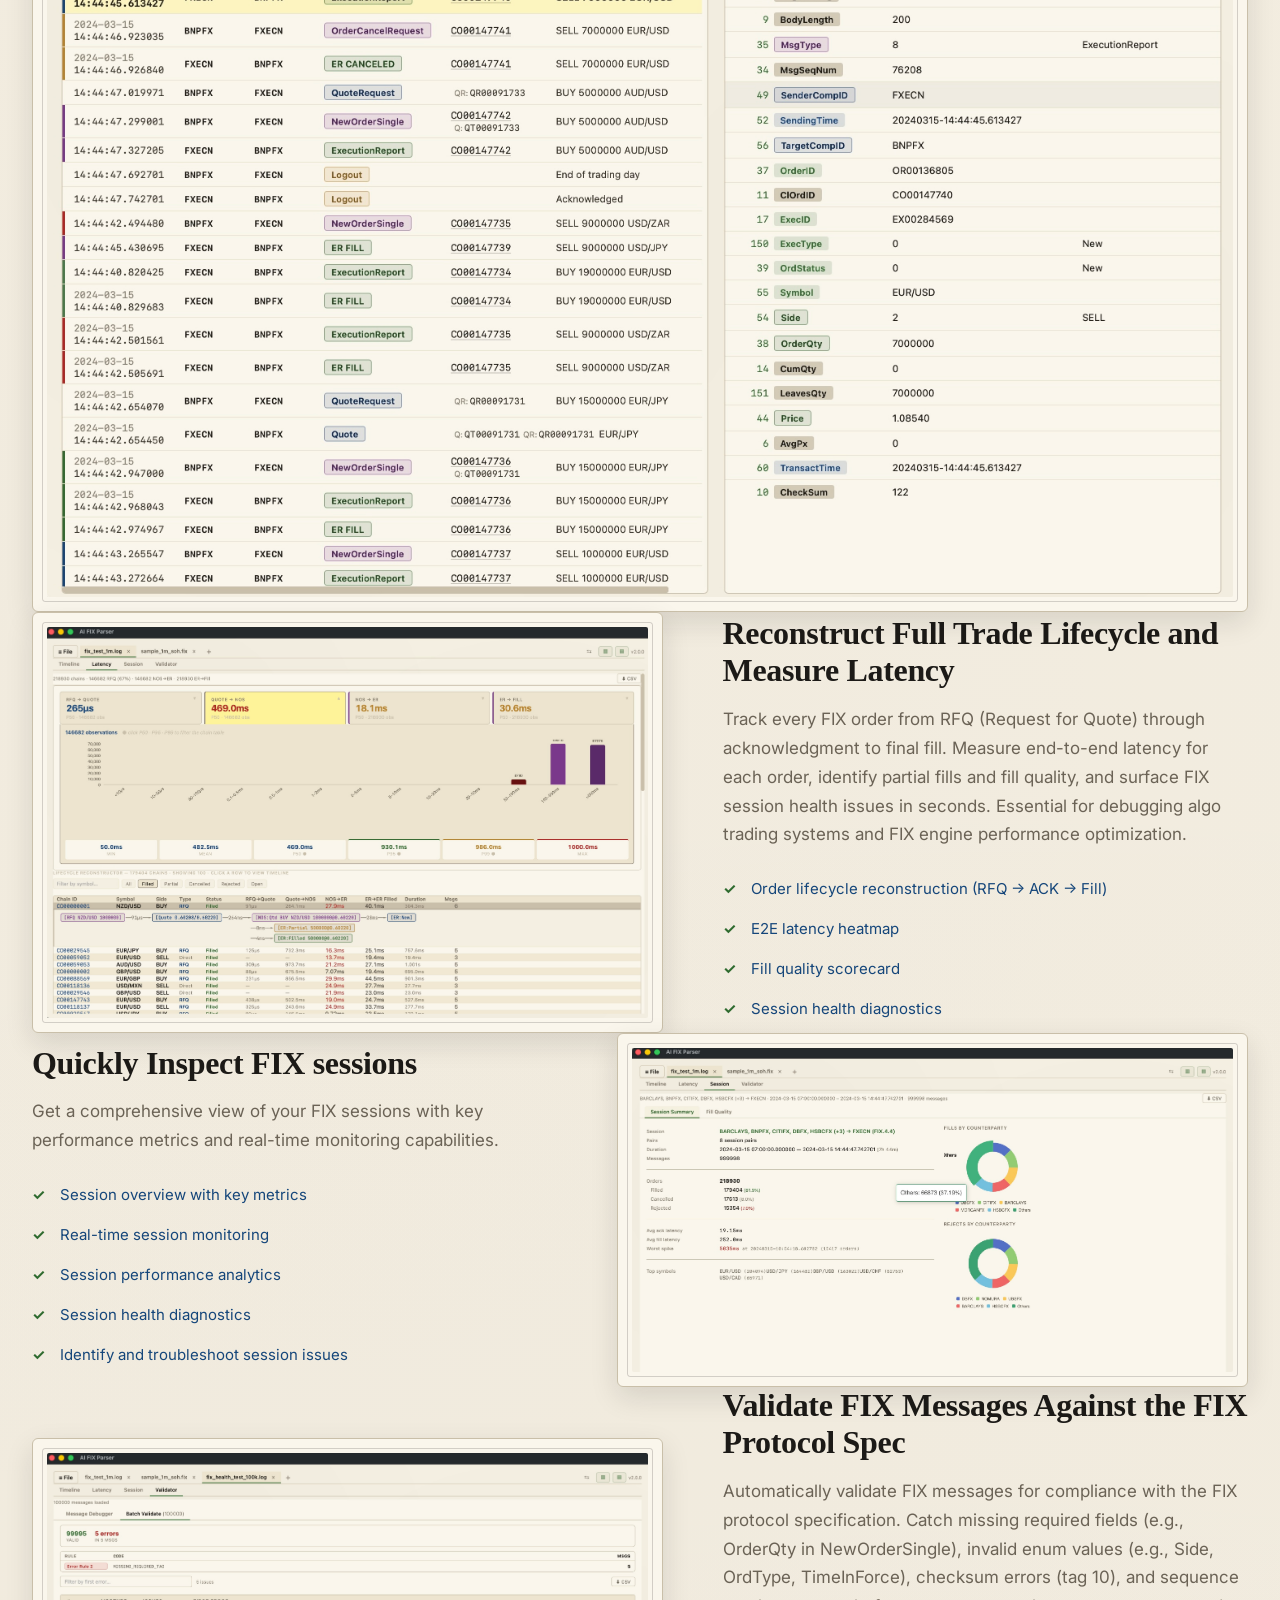
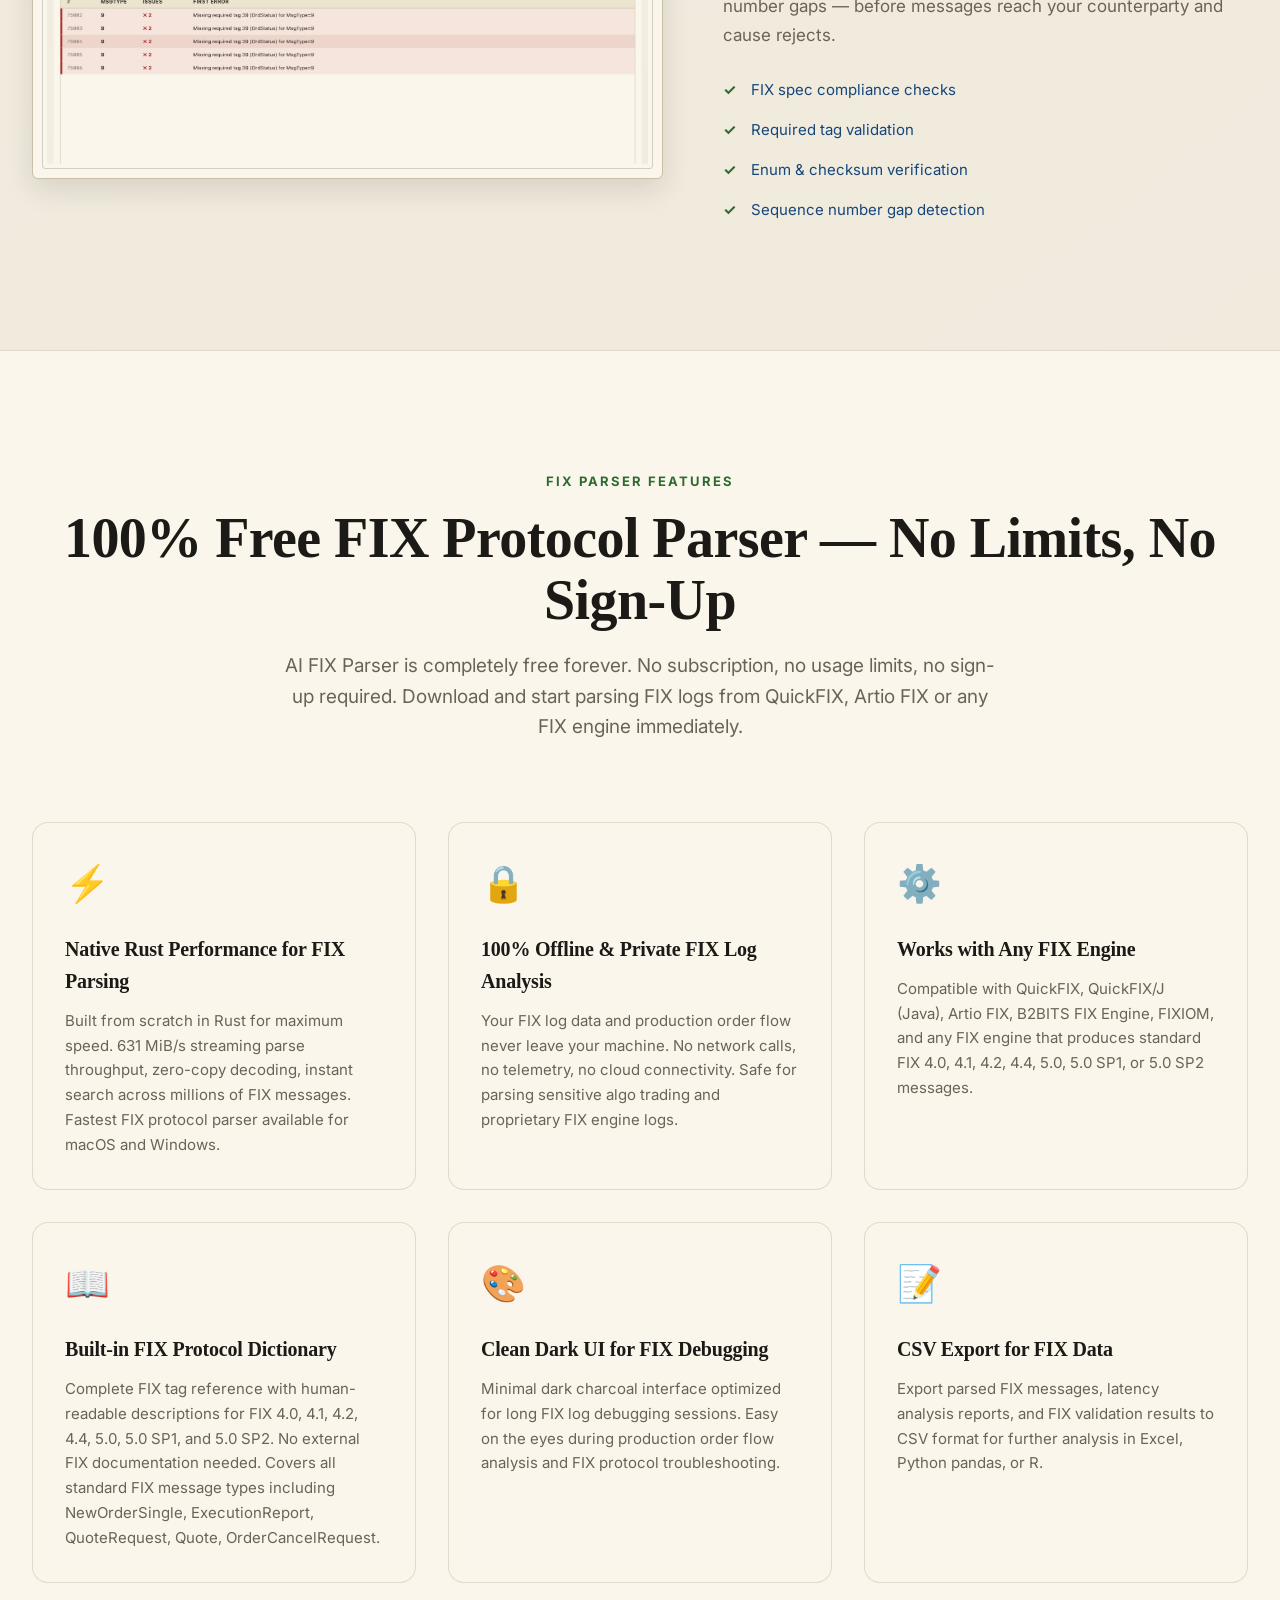
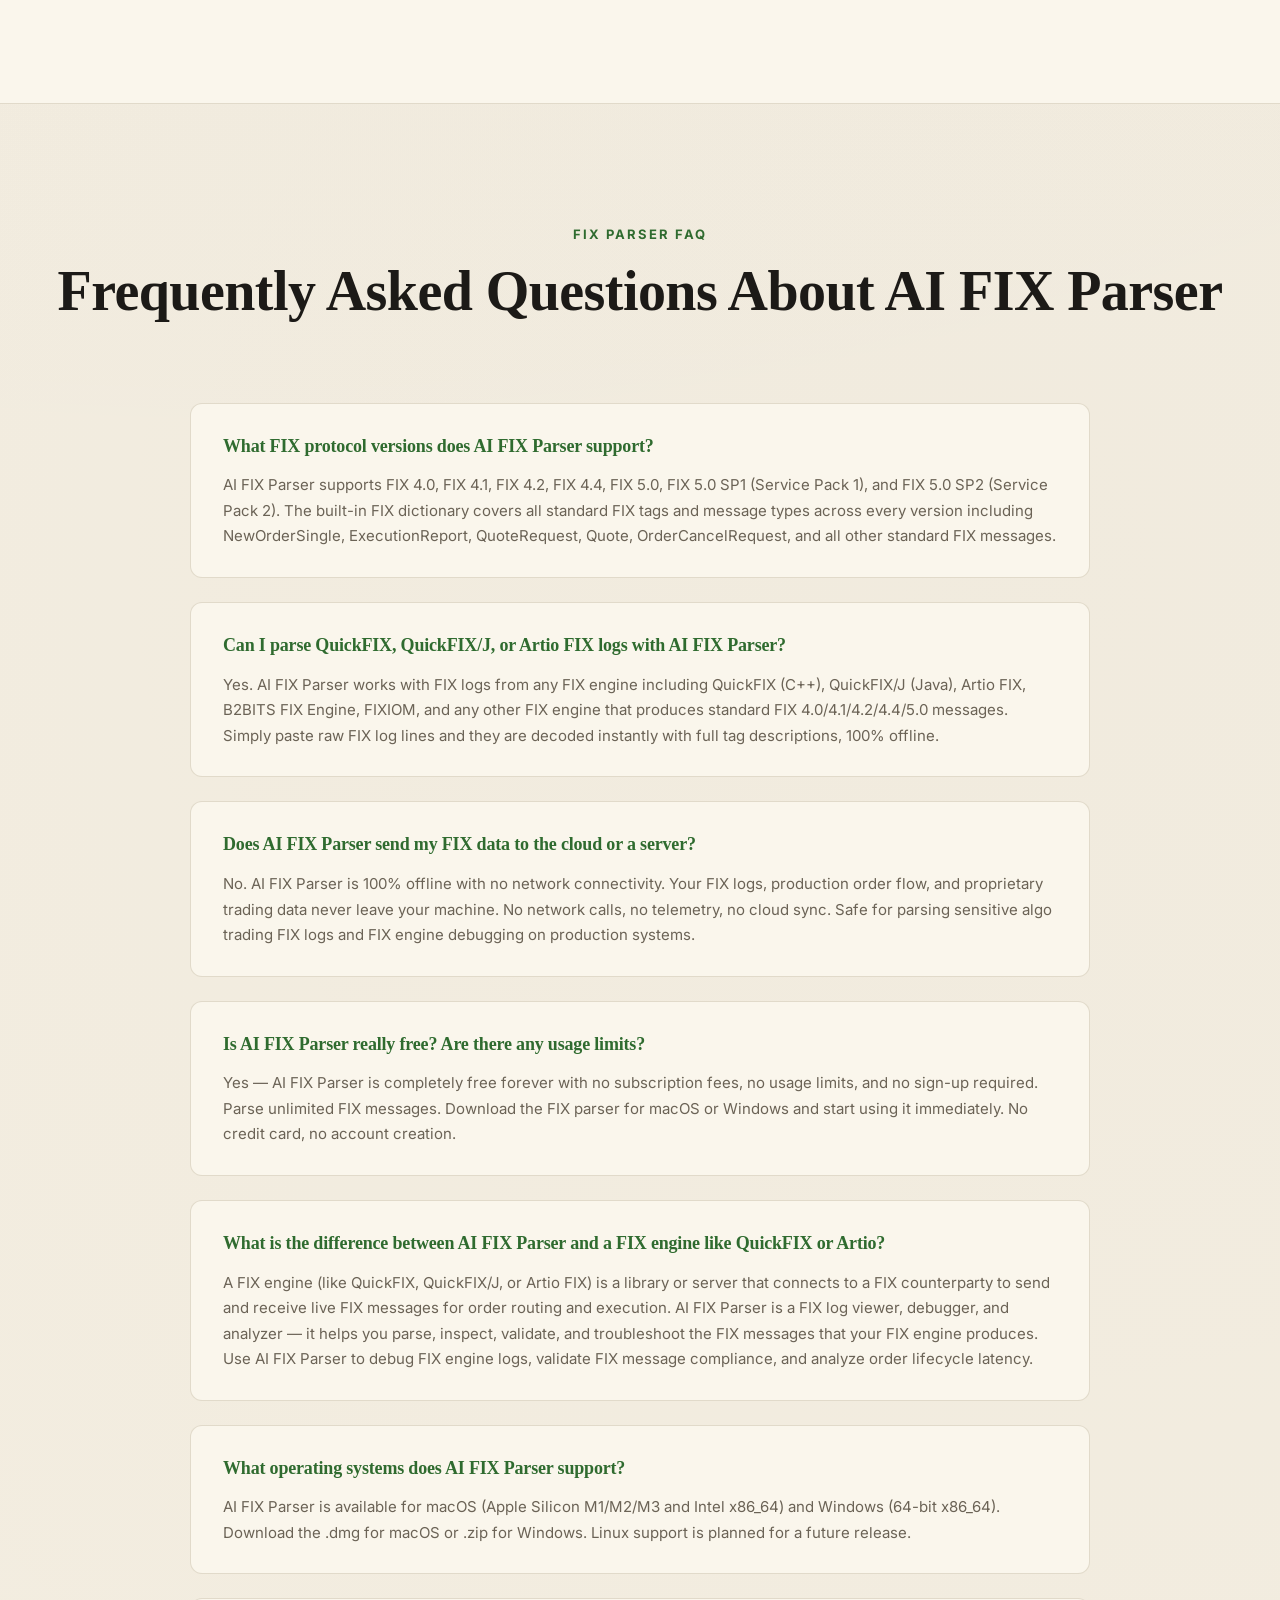
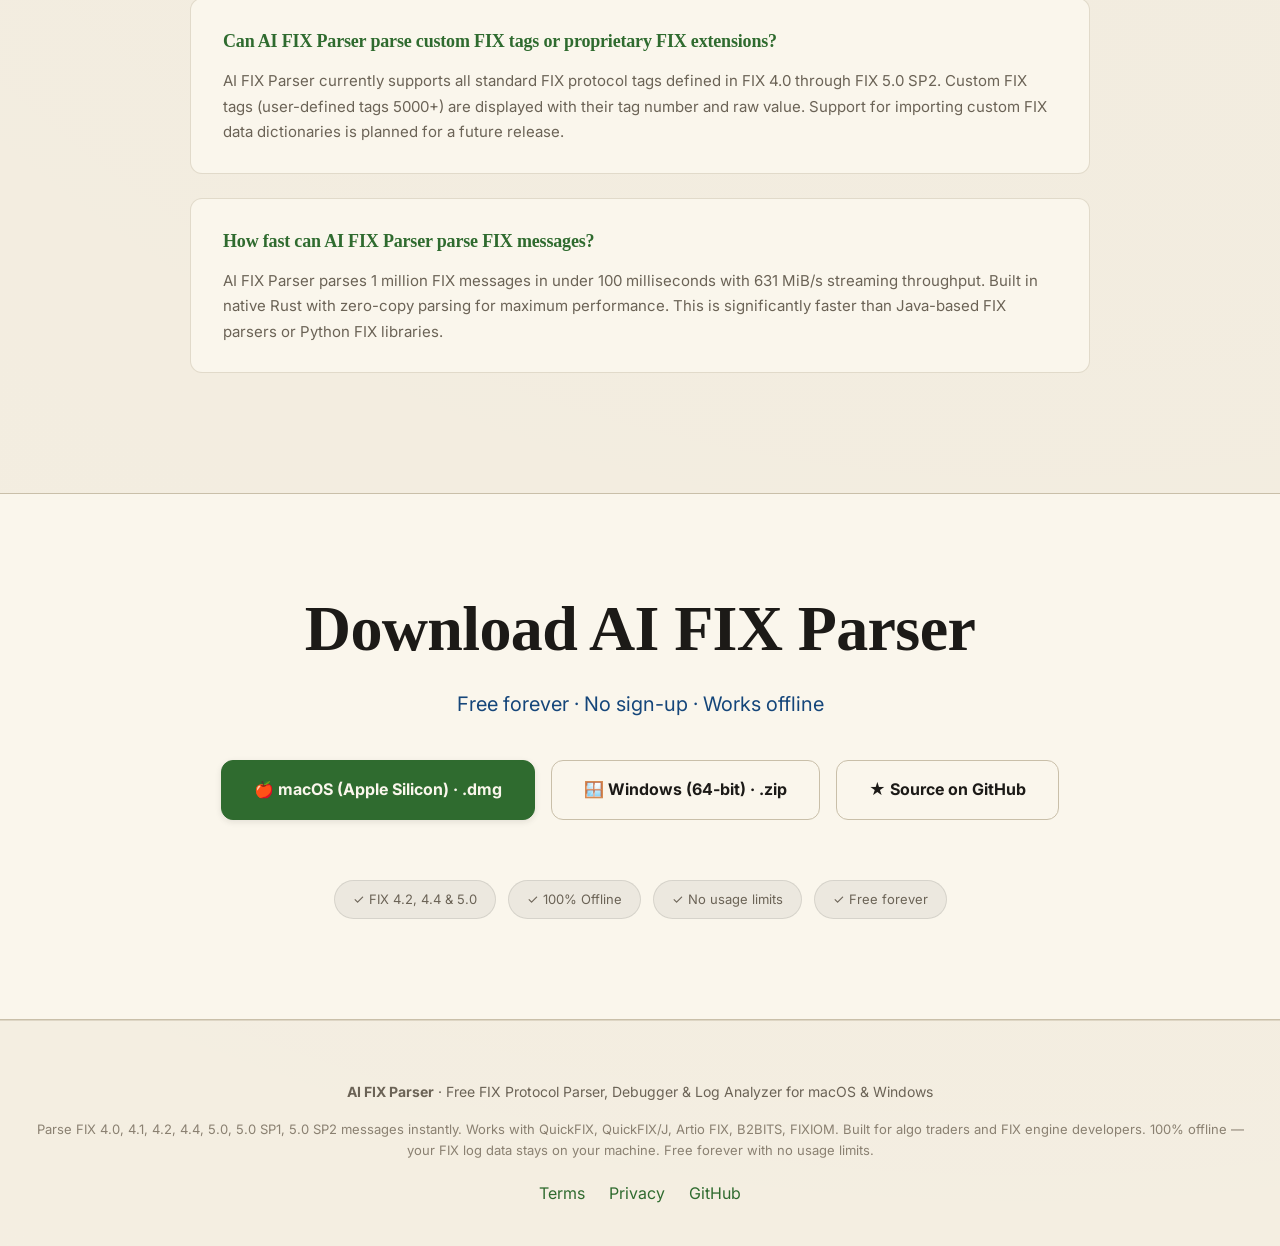
==== commit 4879e99b: "update link dl" ====
--- a/index.html
+++ b/index.html
@@ -550,29 +550,6 @@
       and analyze order lifecycle and latency — all 100% offline with no cloud connectivity.
     </p>
   </div>
-
-<<<<<<< Updated upstream
-  <div class="screenshot-showcase" id="features">
-    <!-- Screenshot 1 -->
-    <div class="screenshot-item">
-      <div class="screenshot-text">
-        <h3>Parse 1 Million FIX Messages in Under 100ms</h3>
-        <p>
-          AI FIX Parser loads massive production FIX log files instantly. Built in native Rust with 631 MiB/s streaming throughput and zero-copy parsing. 
-          Works with QuickFIX, QuickFIX/J, Artio FIX, B2BITS FIXIOM logs. 
-          No other FIX protocol parser or viewer comes close to this performance.
-        </p>
-        <ul>
-          <li>Timeline view with sender/target/type badges</li>
-          <li>One-click message selection</li>
-          <li>Filter by MsgType, session, or time range</li>
-          <li>Skip heartbeats with one toggle</li>
-          <li>Full tag dictionary (FIX 4.2, 4.4, 5.0)</li>
-          <li>Plain-English value descriptions</li>
-          <li>Table, Raw Text & JSON views</li>
-          <li>Filter by tag number or name</li>
-        </ul>
-=======
       <!-- ── Compact download panel ── -->
       <div class="dl-panel">
         <div class="dl-panel-row">
@@ -585,7 +562,7 @@
             </span>
             <span class="dl-btn-arrow">↓</span>
           </a>
-          <a href="https://github.com/cseblog/fixstudio/releases/download/v3.0.1/AiFixParser-windows.zip" class="dl-btn" download
+          <a href="https://github.com/cseblog/fixstudio/releases/download/v3.0.2/AiFixParser-windows.zip" class="dl-btn" download
              onclick="gtag('event', 'windows_file_download_v2.0', { file_name: 'AiFixParser-windows.zip', file_extension: 'zip', platform: 'Windows' });">
             <span class="dl-btn-icon">🪟</span>
             <span class="dl-btn-body">
@@ -596,7 +573,6 @@
           </a>
         </div>
         <p class="dl-panel-note">Free forever &middot; No sign-up &middot; No usage limits</p>
->>>>>>> Stashed changes
       </div>
       <div class="screenshot-img">
         <div class="screenshot-glow" style="--glow-color: rgba(47,107,47,0.1)"></div>
@@ -766,7 +742,7 @@
       <a href="https://www.aifixparser.com/AiFixParser_aarch64.dmg" class="btn btn-primary">
         🍎 macOS (Apple Silicon) · .dmg
       </a>
-      <a href="https://github.com/cseblog/fixstudio/releases/download/v2.0.9/AiFixParser-windows.zip" class="btn btn-secondary">
+      <a href="https://github.com/cseblog/fixstudio/releases/download/v3.0.2/AiFixParser-windows.zip" class="btn btn-secondary">
         🪟 Windows (64-bit) · .zip
       </a>
       <a href="https://github.com/cseblog/fixstudio" class="btn btn-secondary" target="_blank" rel="noopener">
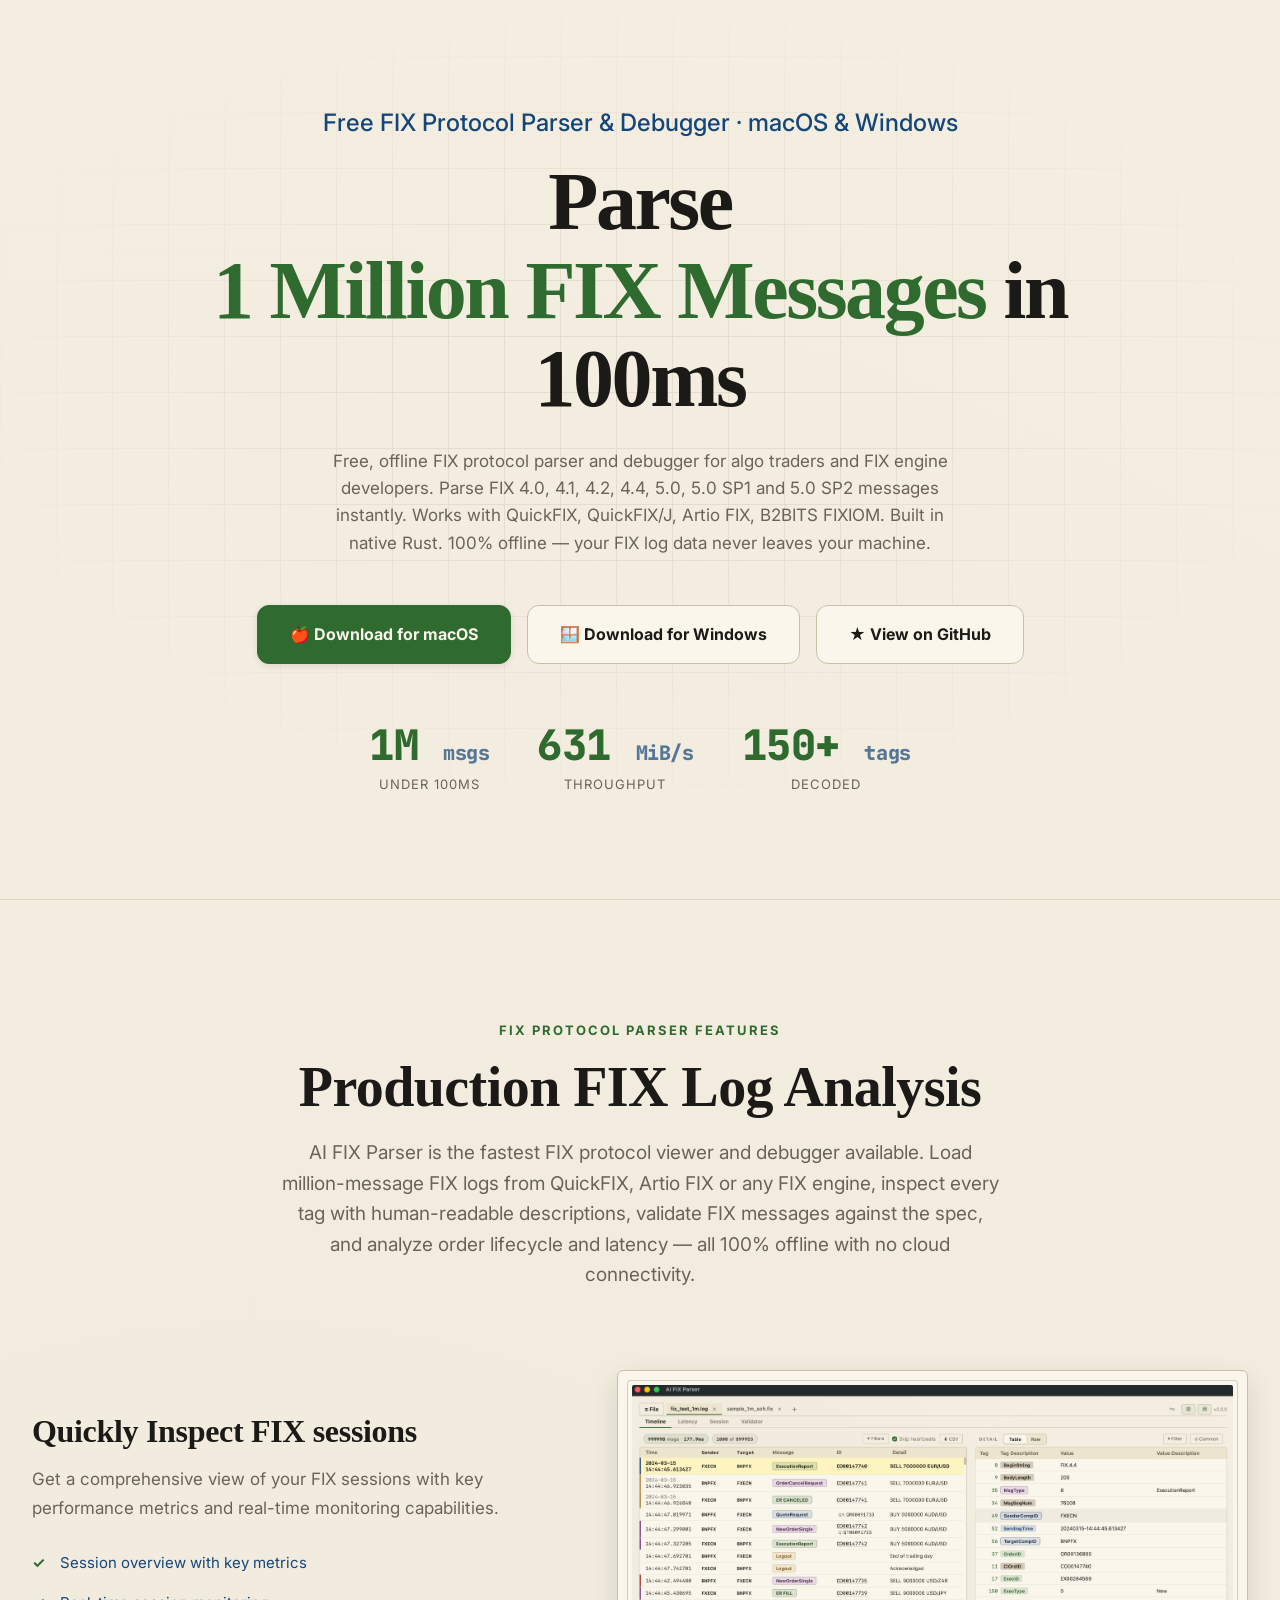
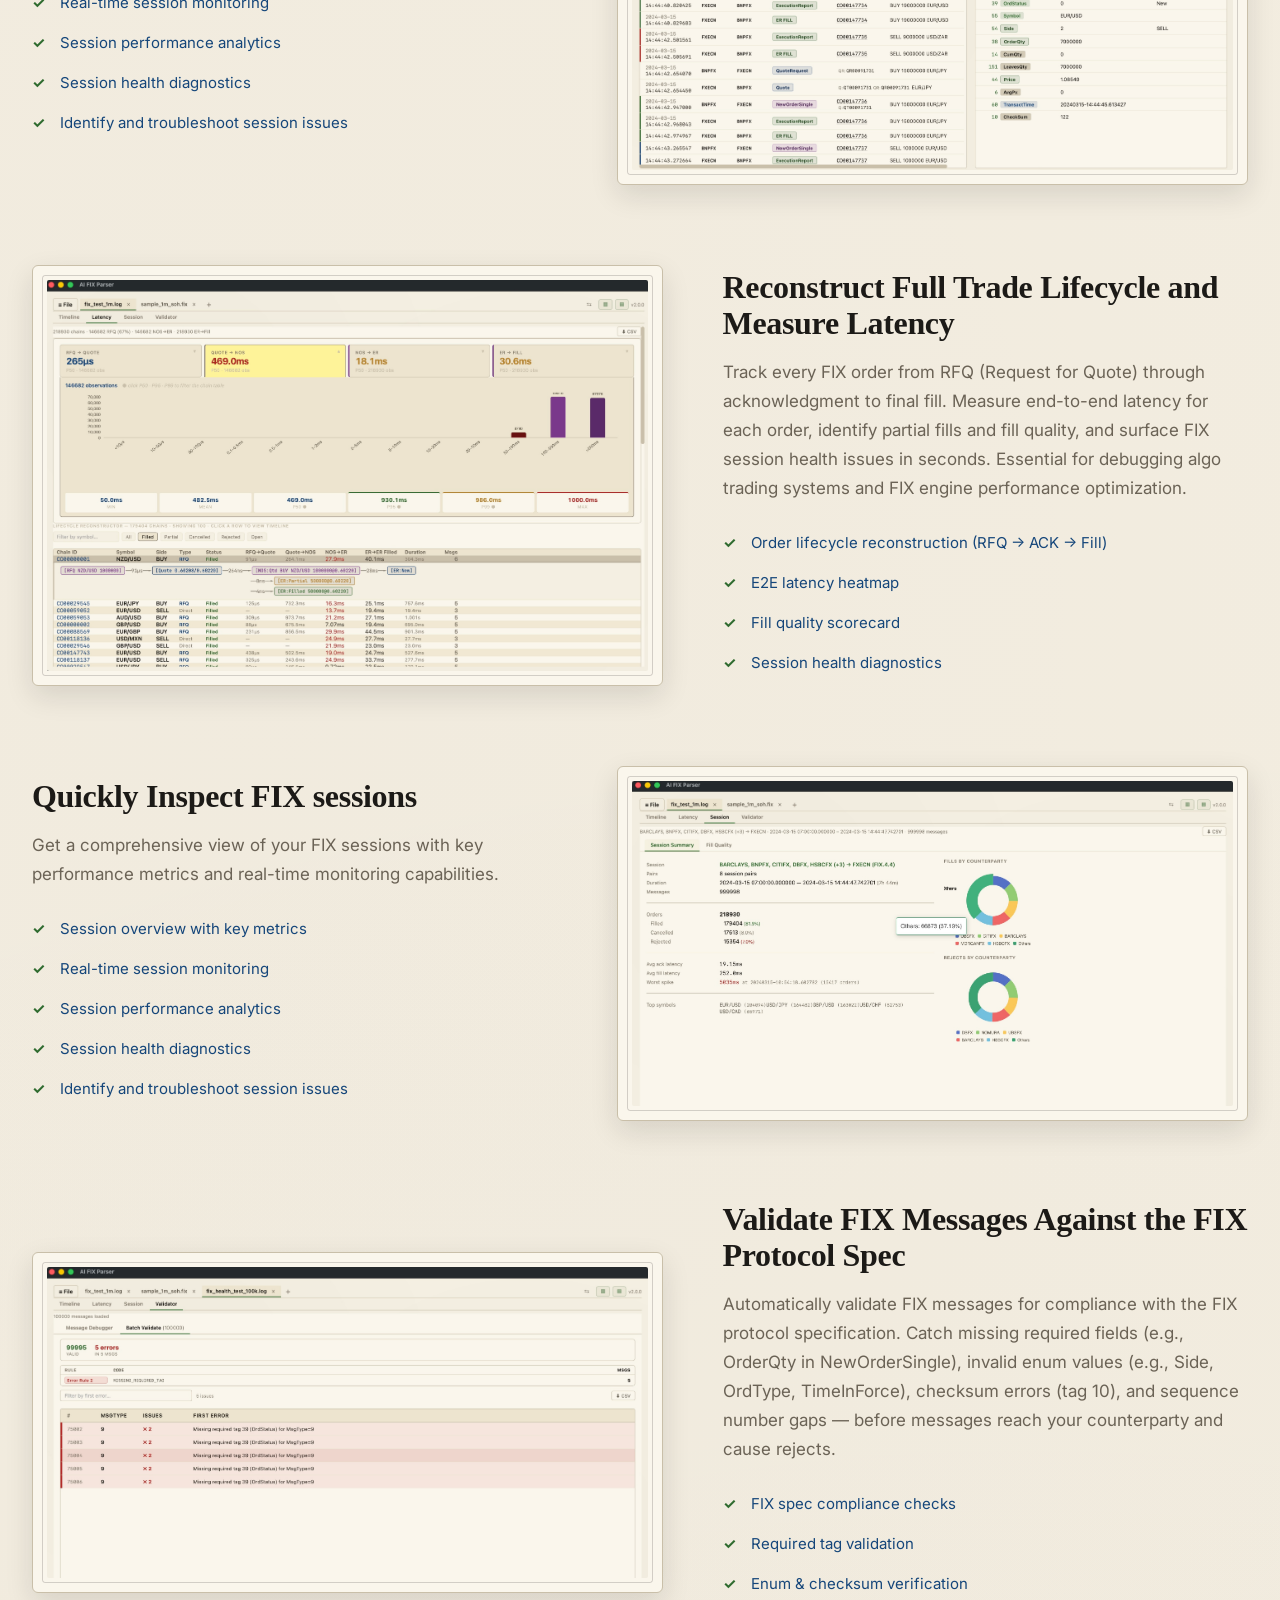
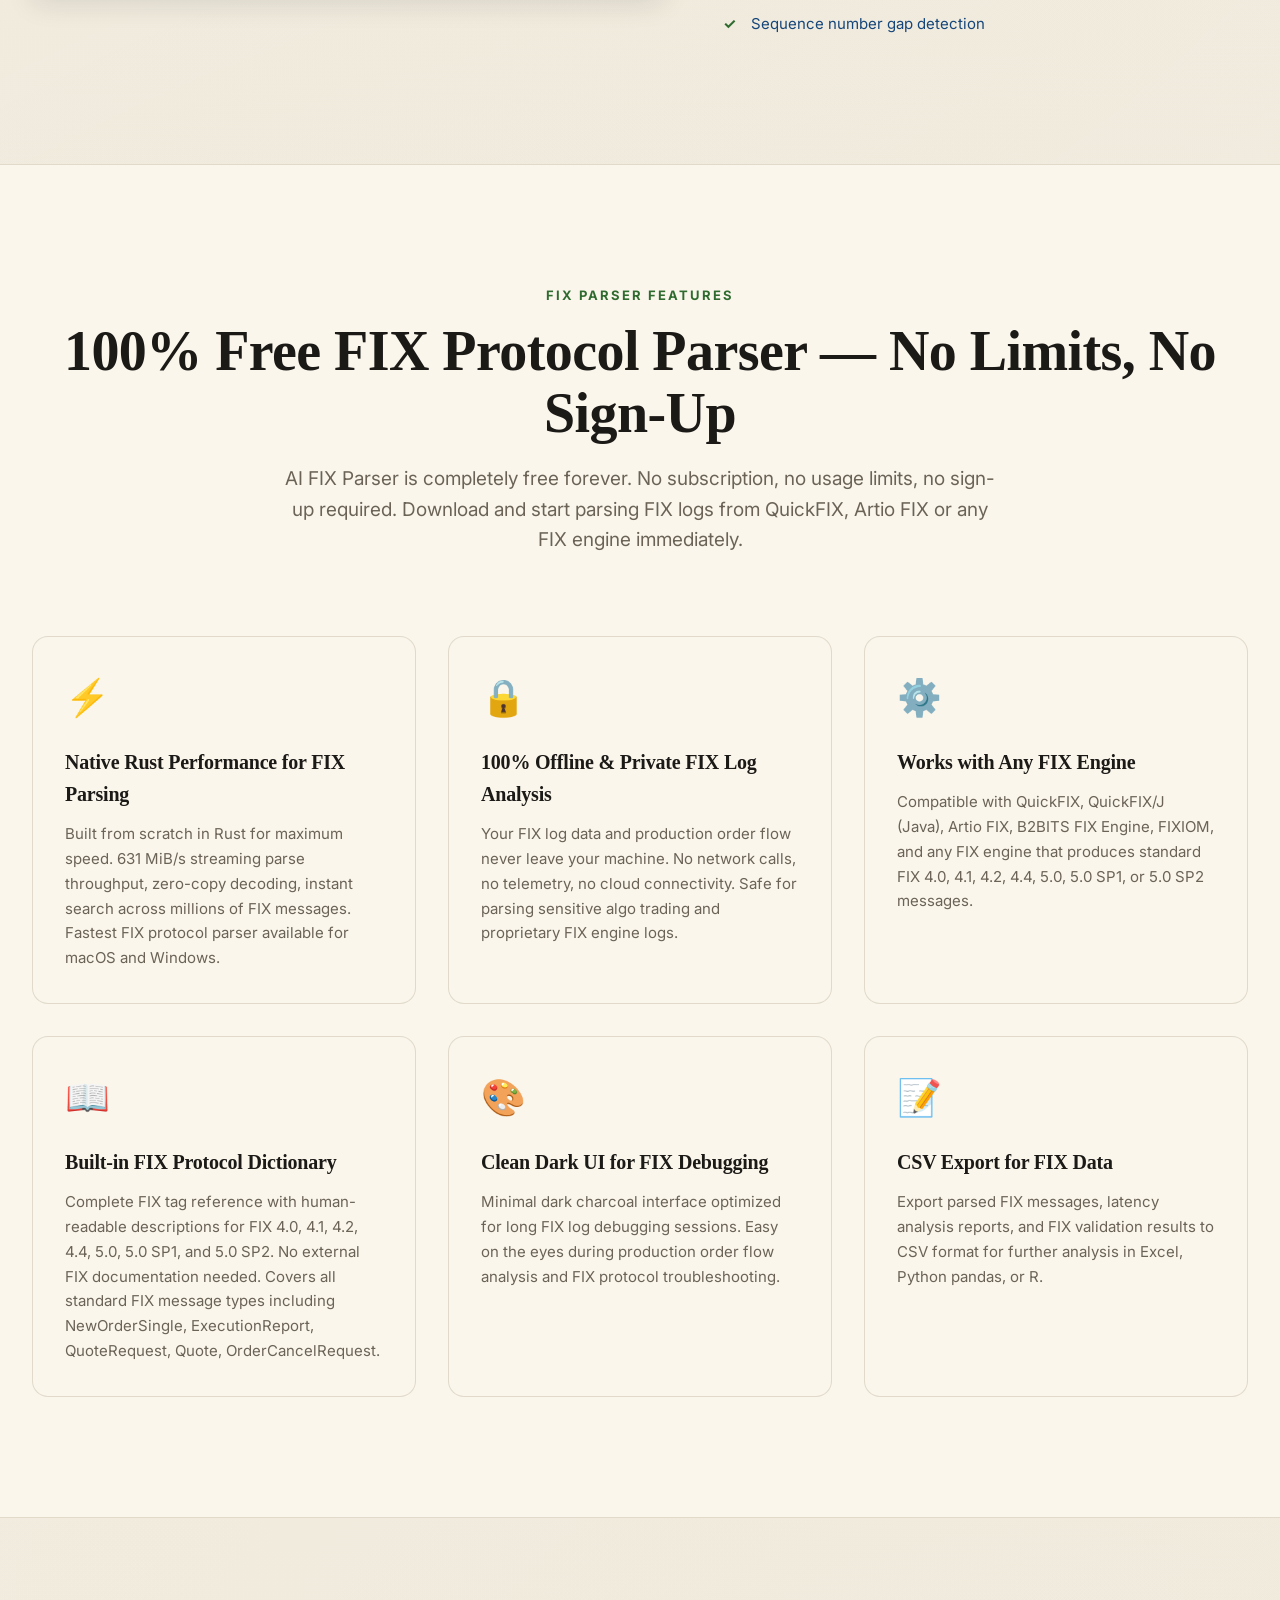
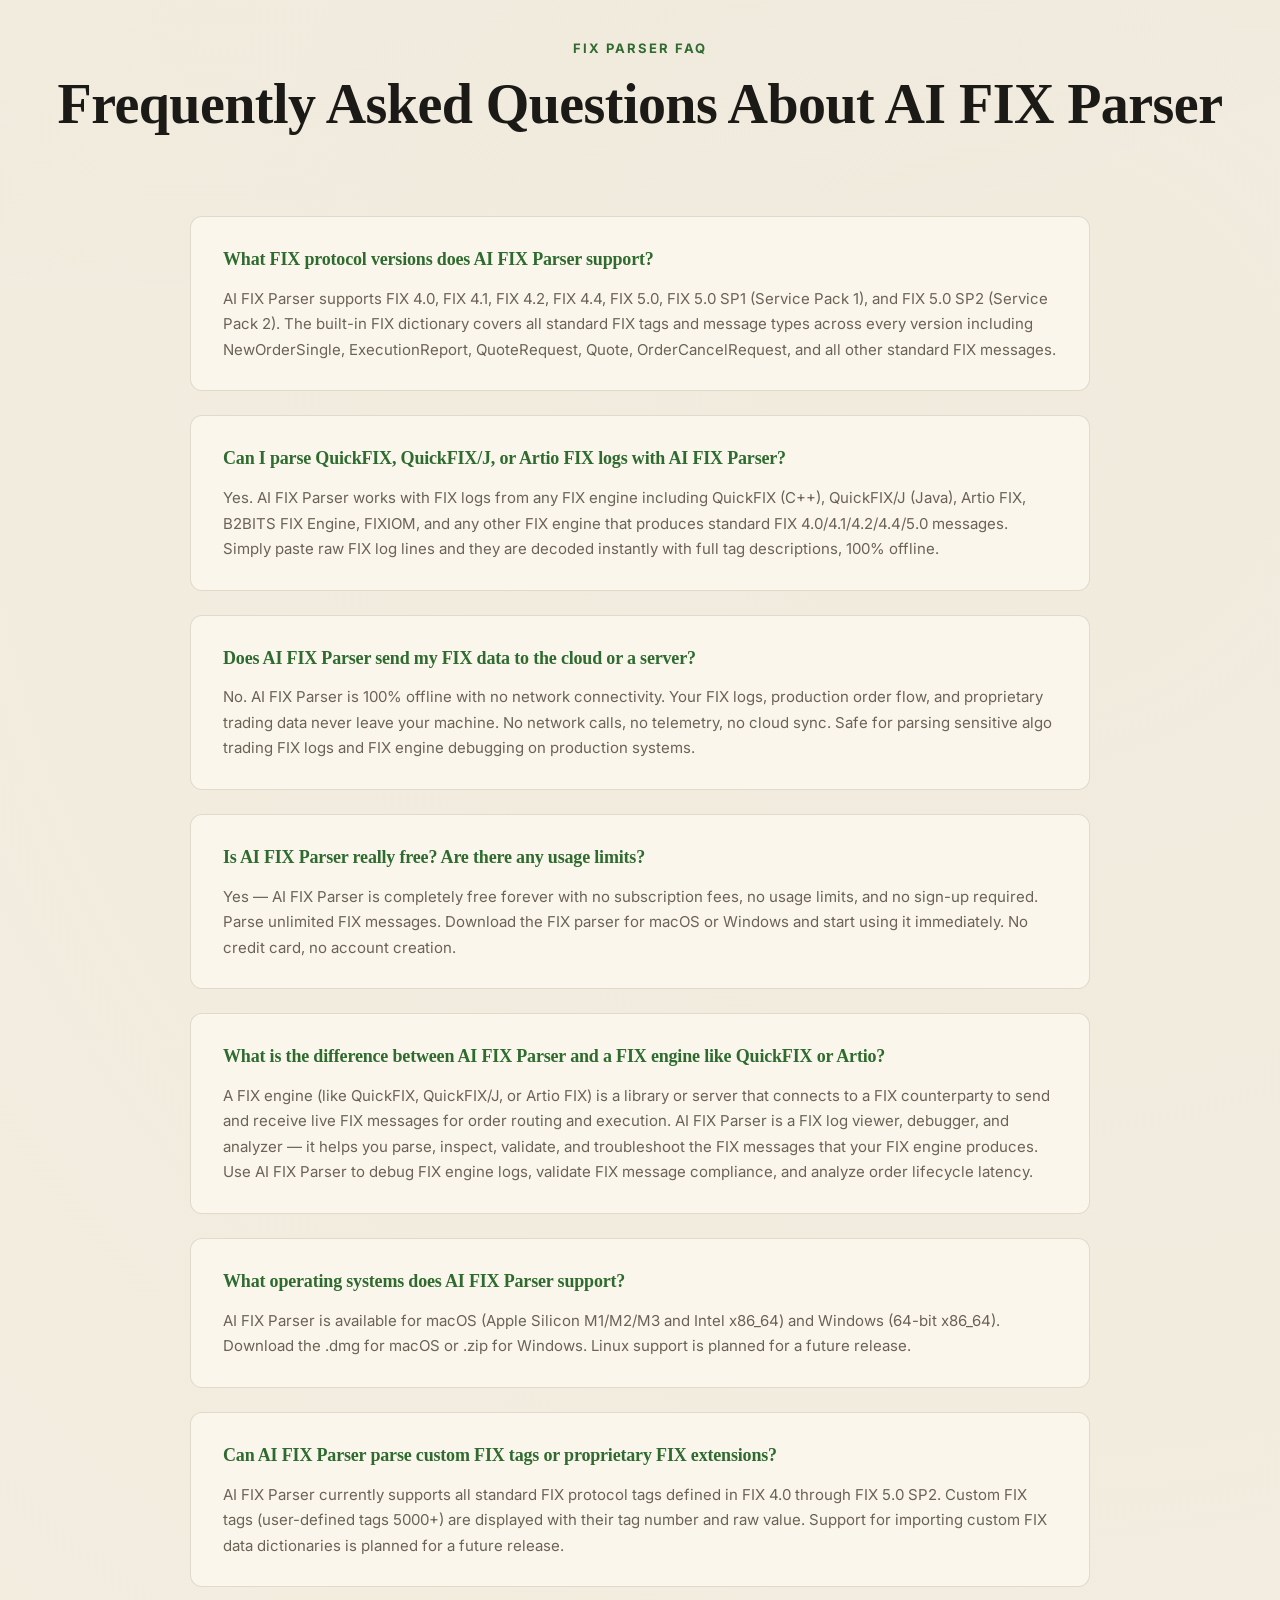
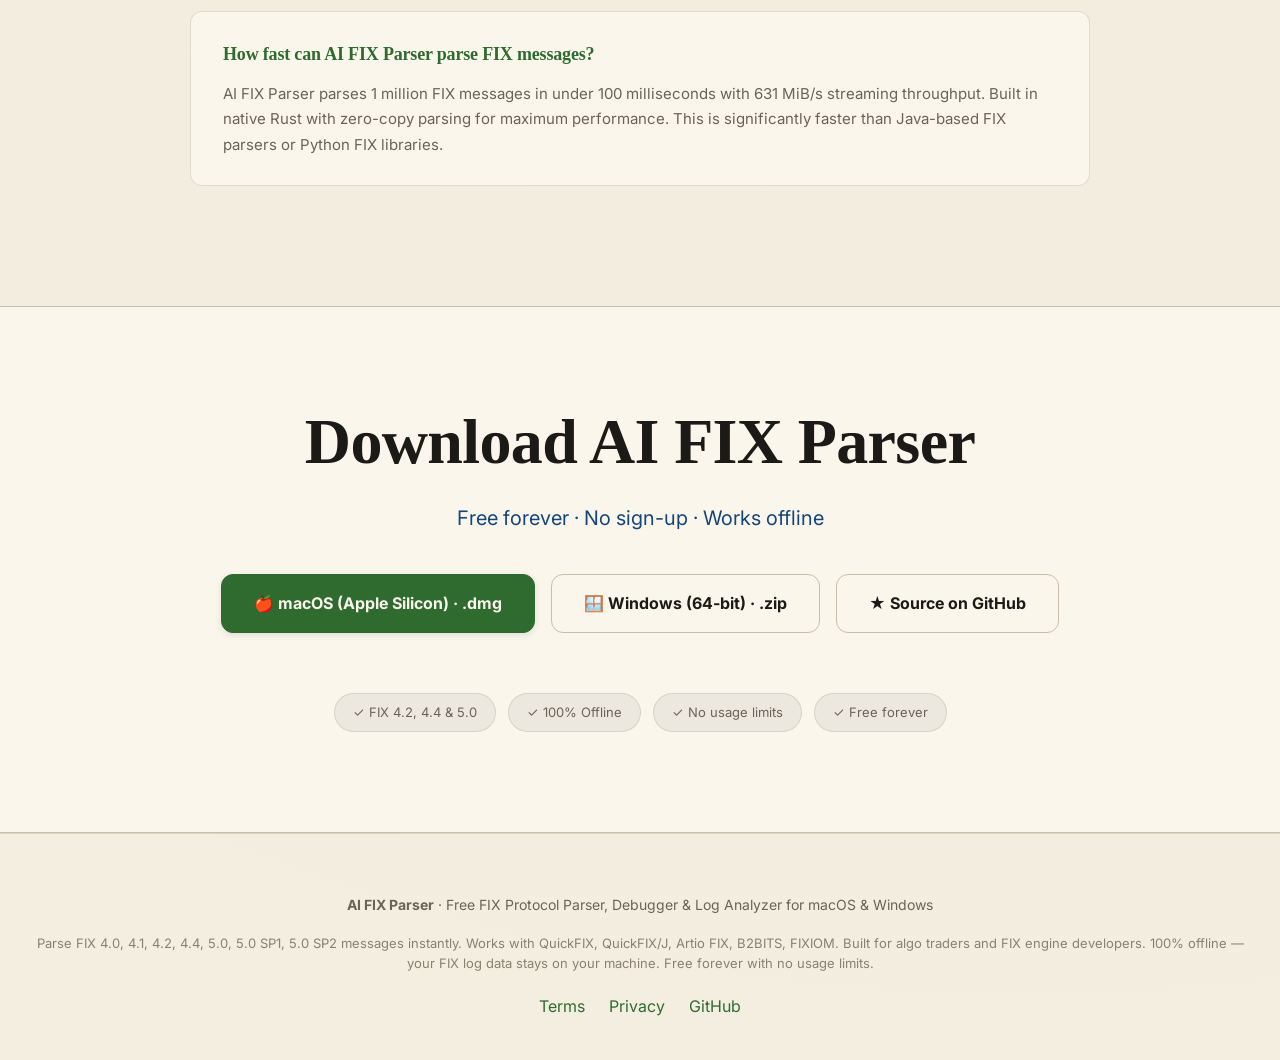
==== commit 54ee9e10: "Timeline + lifecycle bug fixes (v3.0.3) Bug 1: trim() column-filter inputs before lowercasing so cop" ====
--- a/index.html
+++ b/index.html
@@ -550,29 +550,22 @@
       and analyze order lifecycle and latency — all 100% offline with no cloud connectivity.
     </p>
   </div>
-      <!-- ── Compact download panel ── -->
-      <div class="dl-panel">
-        <div class="dl-panel-row">
-          <a href="AiFixParser_aarch64.dmg" class="dl-btn" download
-             onclick="gtag('event', 'macos_file_download_v2.0', { file_name: 'AiFixParser_aarch64.dmg', file_extension: 'dmg', platform: 'macOS' });">
-            <span class="dl-btn-icon">🍎</span>
-            <span class="dl-btn-body">
-              <span class="dl-btn-title">macOS</span>
-              <span class="dl-btn-sub">Apple Silicon · .dmg</span>
-            </span>
-            <span class="dl-btn-arrow">↓</span>
-          </a>
-          <a href="https://github.com/cseblog/fixstudio/releases/download/v3.0.2/AiFixParser-windows.zip" class="dl-btn" download
-             onclick="gtag('event', 'windows_file_download_v2.0', { file_name: 'AiFixParser-windows.zip', file_extension: 'zip', platform: 'Windows' });">
-            <span class="dl-btn-icon">🪟</span>
-            <span class="dl-btn-body">
-              <span class="dl-btn-title">Windows</span>
-              <span class="dl-btn-sub">64-bit · .zip</span>
-            </span>
-            <span class="dl-btn-arrow">↓</span>
-          </a>
-        </div>
-        <p class="dl-panel-note">Free forever &middot; No sign-up &middot; No usage limits</p>
+  <div class="screenshot-showcase">
+    <!-- Screenshot 1 + download panel -->
+    <div class="screenshot-item">
+      <div class="screenshot-text">
+      <div class="screenshot-text">
+        <h3>Quickly Inspect FIX sessions</h3>
+        <p>
+          Get a comprehensive view of your FIX sessions with key performance metrics and real-time monitoring capabilities.
+        </p>
+        <ul>
+          <li>Session overview with key metrics</li>
+          <li>Real-time session monitoring</li>
+          <li>Session performance analytics</li>
+          <li>Session health diagnostics</li>
+          <li>Identify and troubleshoot session issues</li>
+      </div>
       </div>
       <div class="screenshot-img">
         <div class="screenshot-glow" style="--glow-color: rgba(47,107,47,0.1)"></div>
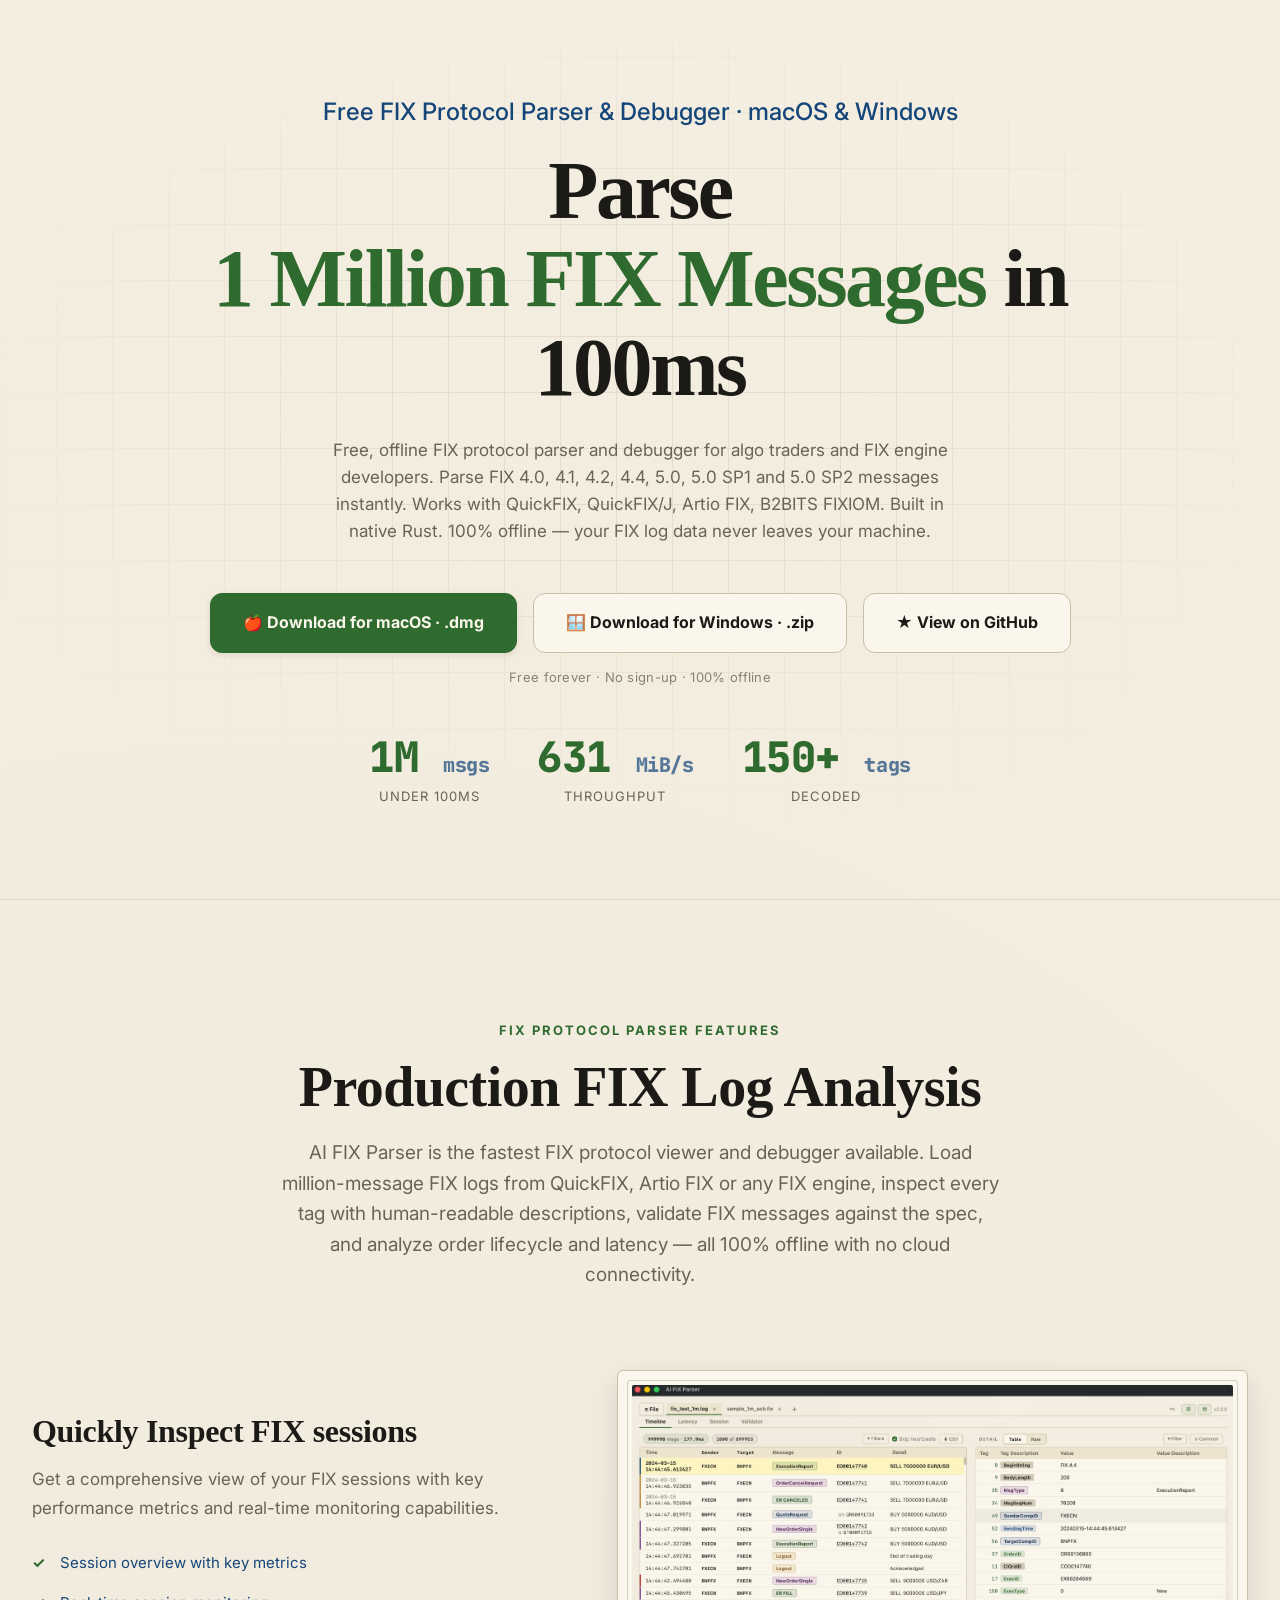
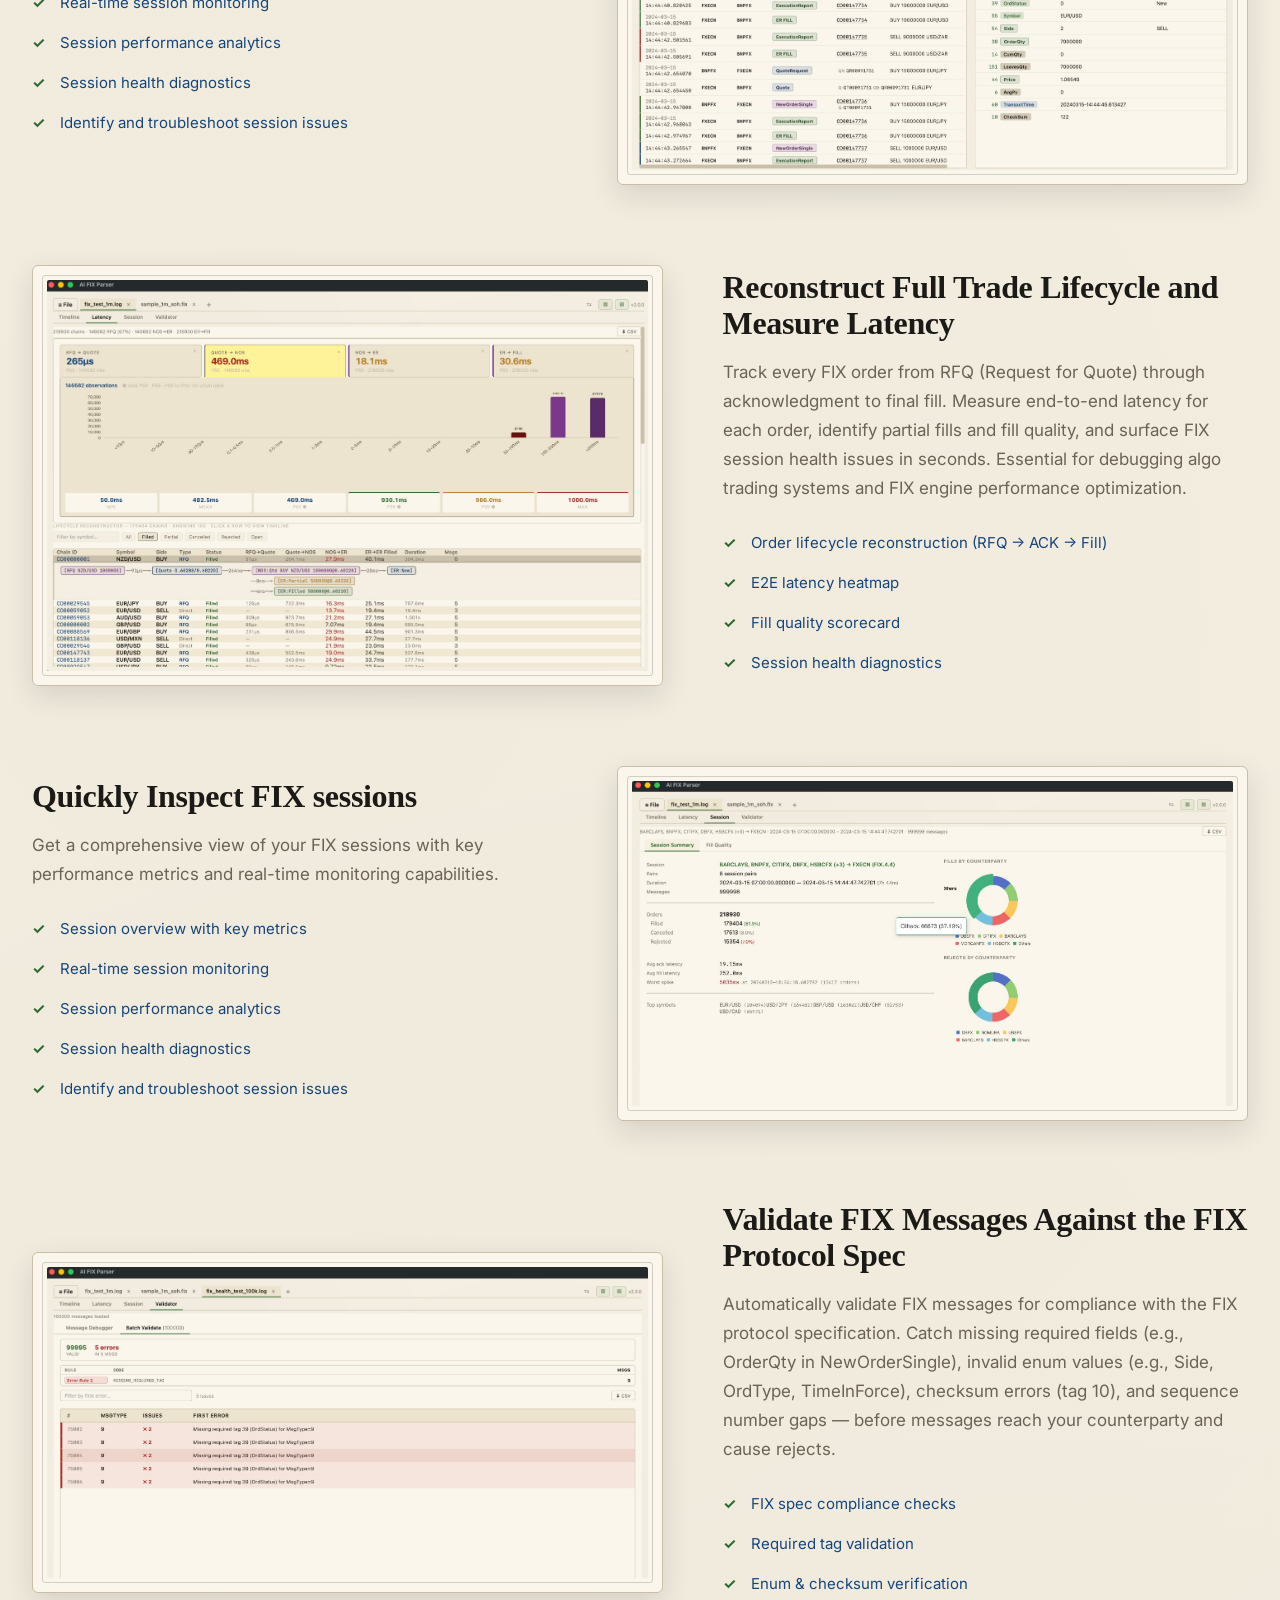
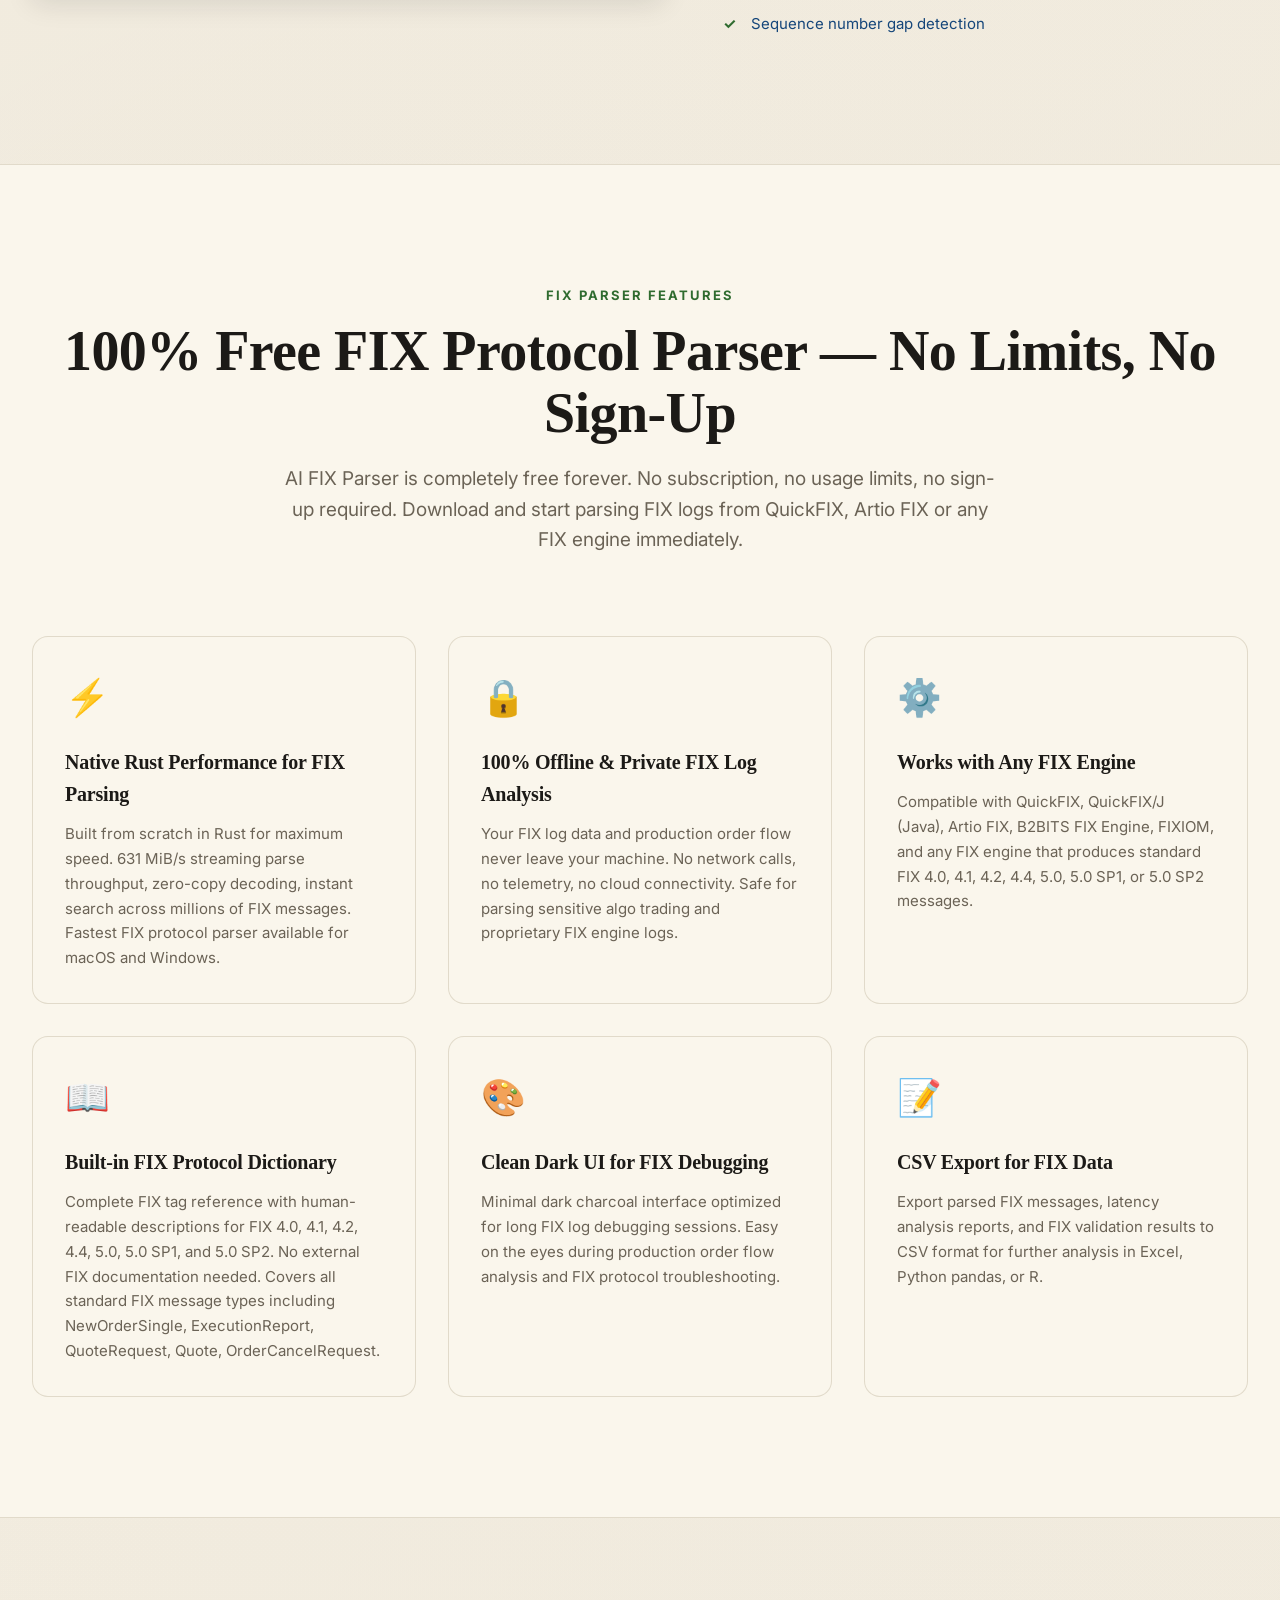
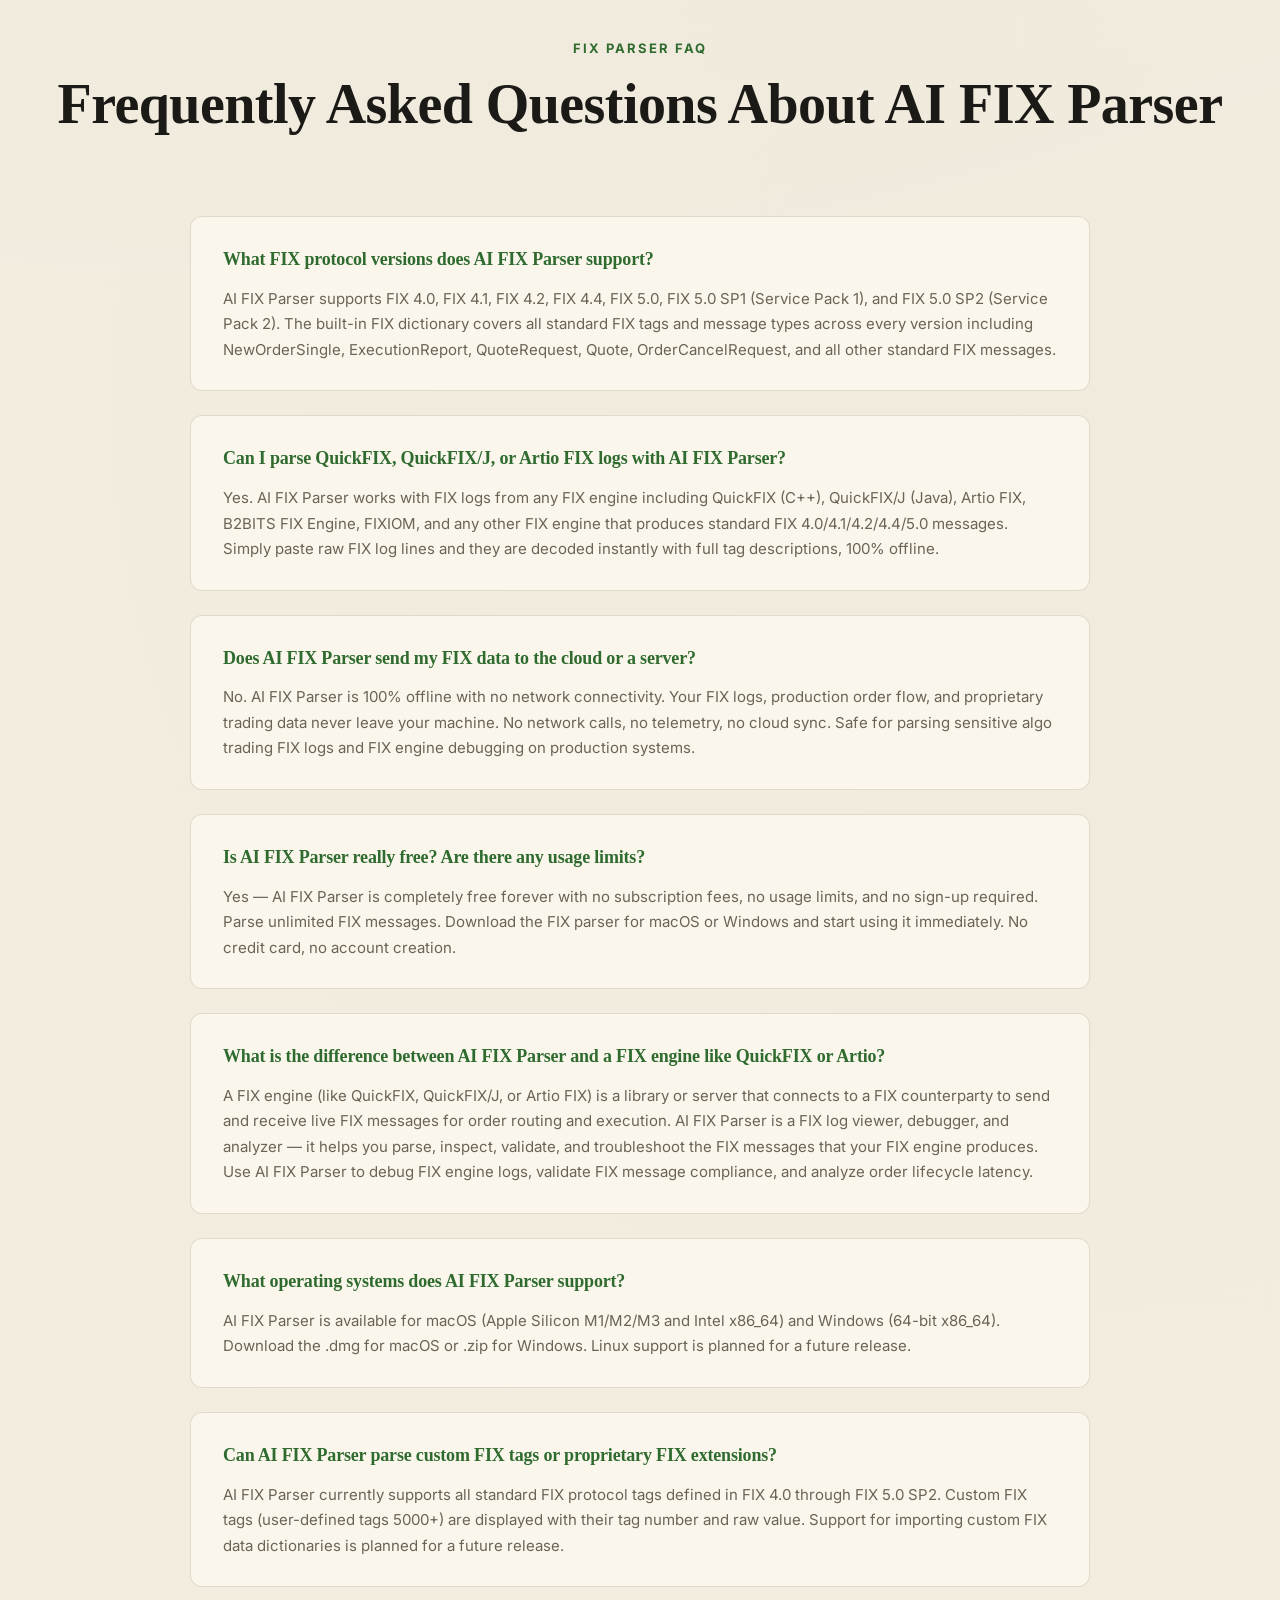
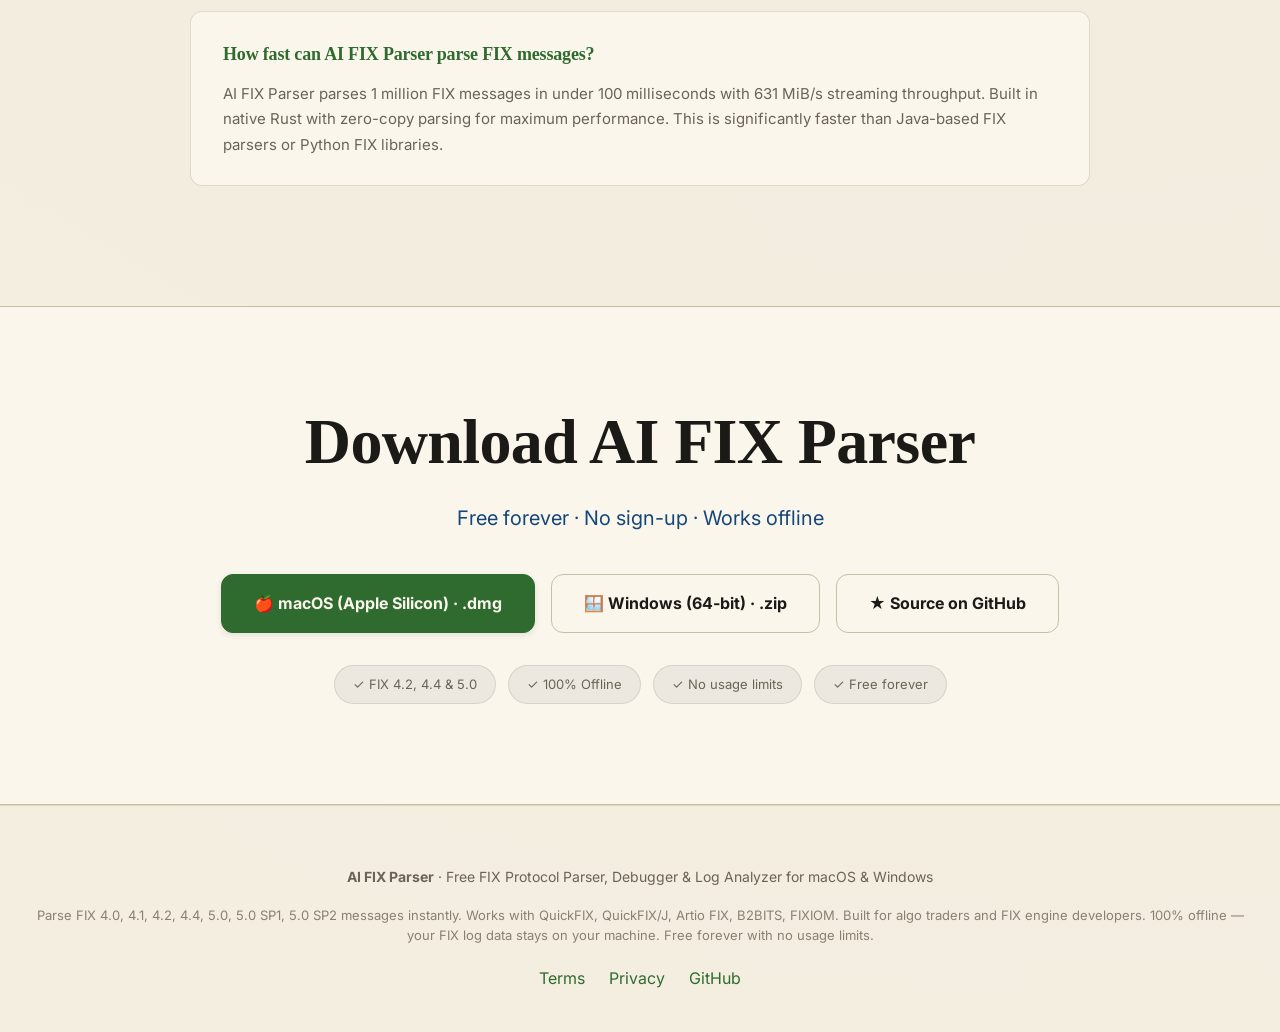
==== commit 4eed27bc: "Fix bugs" ====
--- a/index.html
+++ b/index.html
@@ -203,7 +203,14 @@
   gap: 16px;
   justify-content: center;
   flex-wrap: wrap;
-  margin-bottom: 60px;
+  margin-bottom: 14px;
+}
+.hero-cta-note {
+  text-align: center;
+  font-size: 13px;
+  color: var(--faint, var(--dim));
+  margin-bottom: 48px;
+  letter-spacing: 0.3px;
 }
 .btn {
   display: inline-flex;
@@ -511,16 +518,19 @@
       Built in native Rust. 100% offline — your FIX log data never leaves your machine.
     </p>
     <div class="hero-cta">
-      <a href="#download" class="btn btn-primary">
-        🍎 Download for macOS
+      <a href="https://www.aifixparser.com/release/AiFixParser_aarch64.dmg" class="btn btn-primary" download
+         onclick="gtag('event', 'macos_file_download_hero', { file_name: 'AiFixParser_aarch64.dmg', file_extension: 'dmg', platform: 'macOS' });">
+        🍎 Download for macOS · .dmg
       </a>
-      <a href="#download" class="btn btn-secondary">
-        🪟 Download for Windows
+      <a href="https://github.com/cseblog/fixstudio/releases/download/v3.0.3/AiFixParser-windows.zip" class="btn btn-secondary" download
+         onclick="gtag('event', 'windows_file_download_hero', { file_name: 'AiFixParser-windows.zip', file_extension: 'zip', platform: 'Windows' });">
+        🪟 Download for Windows · .zip
       </a>
       <a href="https://github.com/cseblog/fixstudio" class="btn btn-secondary" target="_blank" rel="noopener">
         ★ View on GitHub
       </a>
     </div>
+    <p class="hero-cta-note">Free forever · No sign-up · 100% offline</p>
     <div class="hero-stats">
       <div class="stat">
         <div class="stat-value">1M <span class="unit">msgs</span></div>
@@ -732,7 +742,7 @@
     <h2>Download AI FIX Parser</h2>
     <p>Free forever · No sign-up · Works offline</p>
     <div class="hero-cta">
-      <a href="https://www.aifixparser.com/AiFixParser_aarch64.dmg" class="btn btn-primary">
+      <a href="https://www.aifixparser.com/release/AiFixParser_aarch64.dmg" class="btn btn-primary">
         🍎 macOS (Apple Silicon) · .dmg
       </a>
       <a href="https://github.com/cseblog/fixstudio/releases/download/v3.0.2/AiFixParser-windows.zip" class="btn btn-secondary">
